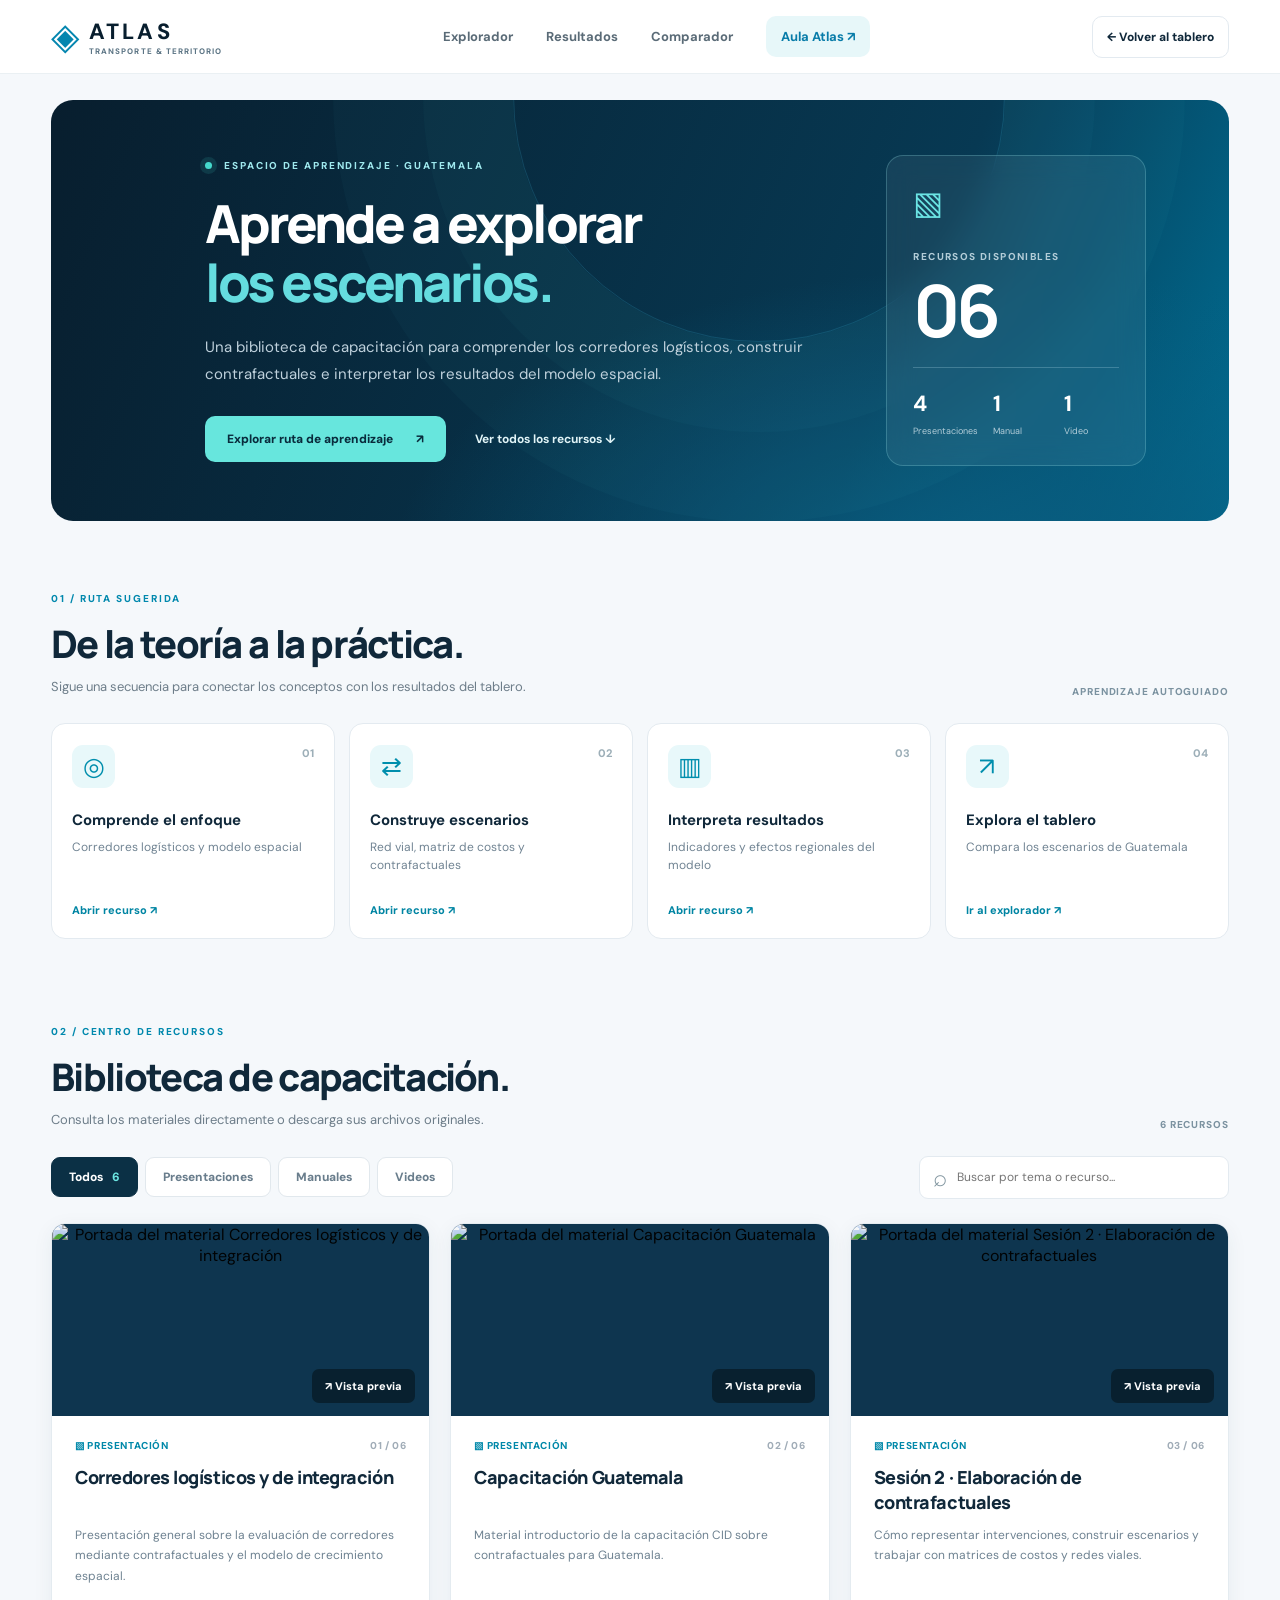
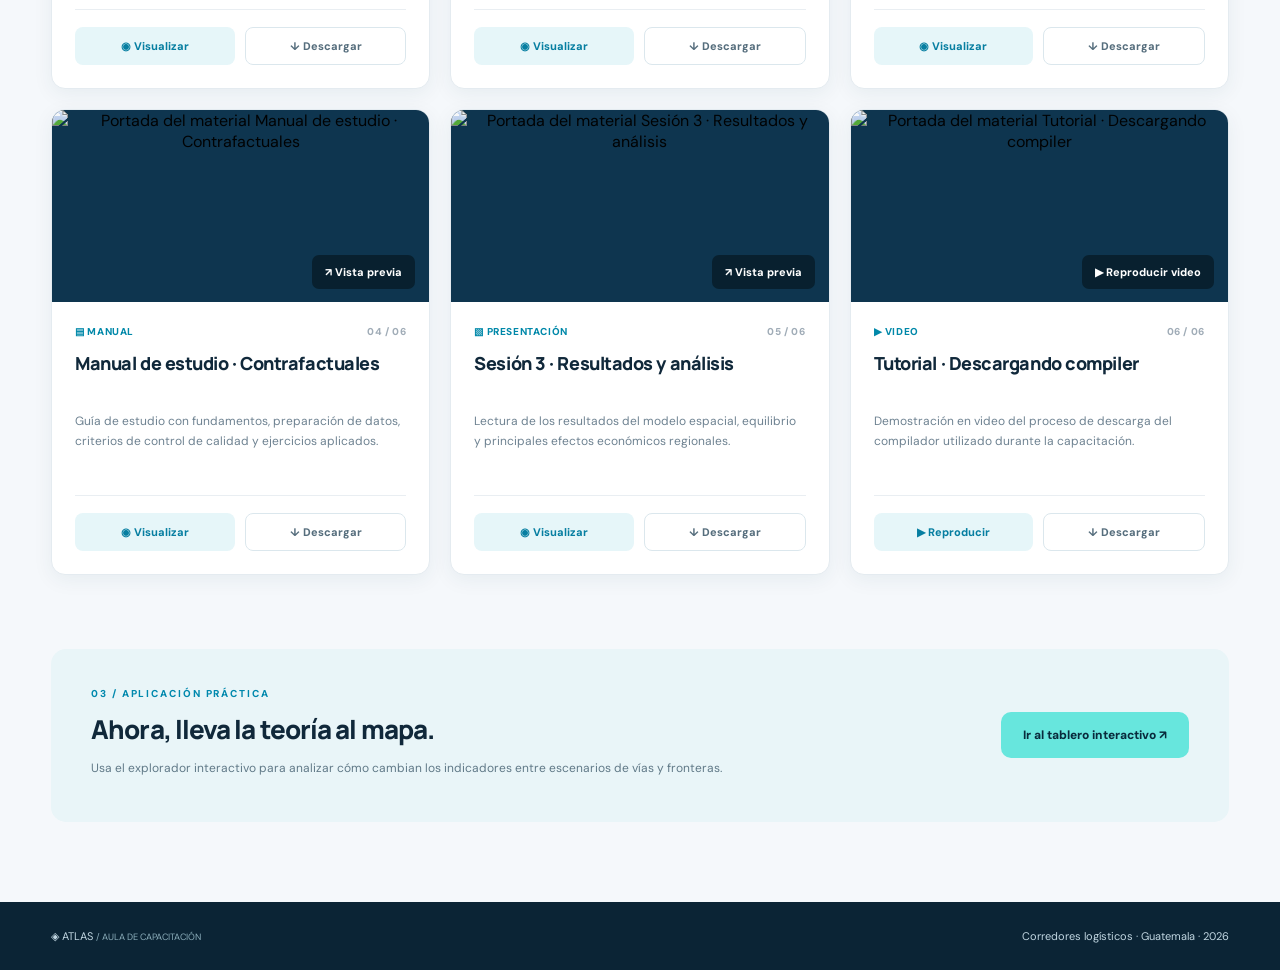
==== capacitacion.html @ b8c38214 "Add files via upload" ====
<!doctype html>
<html lang="es"><head><meta charset="utf-8"><meta name="viewport" content="width=device-width,initial-scale=1"><meta name="theme-color" content="#091d2d"><title>Aula Atlas · Capacitación</title><link rel="stylesheet" href="capacitacion.css"></head>
<body>
<header class="topbar"><a class="logo" href="index.html"><span class="logo-symbol">◈</span><span><b>ATLAS</b><small>TRANSPORTE & TERRITORIO</small></span></a><nav><a href="index.html#explorar">Explorador</a><a href="index.html#resultados">Resultados</a><a href="index.html#comparar">Comparador</a><a class="active" href="capacitacion.html">Aula Atlas <span>↗</span></a></nav><a class="back" href="index.html">← Volver al tablero</a></header>
<main>
<section class="hero"><div class="hero-glow"></div><div class="hero-content"><div class="eyebrow"><span class="live-dot"></span> ESPACIO DE APRENDIZAJE · GUATEMALA</div><h1>Aprende a explorar<br><em>los escenarios.</em></h1><p>Una biblioteca de capacitación para comprender los corredores logísticos, construir contrafactuales e interpretar los resultados del modelo espacial.</p><div class="hero-actions"><a href="#ruta" class="primary">Explorar ruta de aprendizaje <span>↗</span></a><a href="#biblioteca" class="secondary">Ver todos los recursos ↓</a></div></div><div class="hero-panel"><div class="hero-panel-icon">▧</div><span>RECURSOS DISPONIBLES</span><b>06</b><div class="panel-line"></div><div class="hero-panel-stats"><div><strong>4</strong><small>Presentaciones</small></div><div><strong>1</strong><small>Manual</small></div><div><strong>1</strong><small>Video</small></div></div></div></section>
<section class="ruta" id="ruta"><div class="section-title"><div><span class="overline">01 / RUTA SUGERIDA</span><h2>De la teoría a la práctica.</h2><p>Sigue una secuencia para conectar los conceptos con los resultados del tablero.</p></div><span class="small-note">APRENDIZAJE AUTOGUIADO</span></div><div class="steps"><button class="step" data-open="corredores"><span class="step-num">01</span><span class="step-symbol">◎</span><b>Comprende el enfoque</b><small>Corredores logísticos y modelo espacial</small><span class="step-action">Abrir recurso ↗</span></button><button class="step" data-open="contrafactuales"><span class="step-num">02</span><span class="step-symbol">⇄</span><b>Construye escenarios</b><small>Red vial, matriz de costos y contrafactuales</small><span class="step-action">Abrir recurso ↗</span></button><button class="step" data-open="resultados"><span class="step-num">03</span><span class="step-symbol">▥</span><b>Interpreta resultados</b><small>Indicadores y efectos regionales del modelo</small><span class="step-action">Abrir recurso ↗</span></button><a class="step" href="index.html#explorar"><span class="step-num">04</span><span class="step-symbol">↗</span><b>Explora el tablero</b><small>Compara los escenarios de Guatemala</small><span class="step-action">Ir al explorador ↗</span></a></div></section>
<section id="biblioteca" class="biblioteca"><div class="section-title"><div><span class="overline">02 / CENTRO DE RECURSOS</span><h2>Biblioteca de capacitación.</h2><p>Consulta los materiales directamente o descarga sus archivos originales.</p></div><span id="resourceCount" class="small-note"></span></div><div class="library-controls"><div class="tabs" role="group" aria-label="Filtrar recursos"><button class="selected" data-filter="todos">Todos <span>6</span></button><button data-filter="presentacion">Presentaciones</button><button data-filter="manual">Manuales</button><button data-filter="video">Videos</button></div><label class="search"><span>⌕</span><input id="searchInput" type="search" placeholder="Buscar por tema o recurso..." aria-label="Buscar material"></label></div><div class="resource-grid" id="resources"></div><div id="empty" class="empty" hidden>No encontramos recursos con esa búsqueda. Prueba con otro término.</div></section>
<section class="outro"><div><span class="overline">03 / APLICACIÓN PRÁCTICA</span><h2>Ahora, lleva la teoría al mapa.</h2><p>Usa el explorador interactivo para analizar cómo cambian los indicadores entre escenarios de vías y fronteras.</p></div><a href="index.html#explorar" class="primary">Ir al tablero interactivo ↗</a></section>
</main><footer><span>◈ ATLAS <small>/ AULA DE CAPACITACIÓN</small></span><span>Corredores logísticos · Guatemala · 2026</span></footer>
<div class="modal" id="viewer" hidden role="dialog" aria-modal="true" aria-labelledby="viewerTitle"><div class="modal-scrim" data-close></div><section class="modal-panel"><div class="modal-top"><div><span id="viewerType" class="viewer-type"></span><h2 id="viewerTitle"></h2></div><div class="modal-buttons"><a id="viewerDownload" class="dl" download>↓ Descargar original</a><button type="button" id="viewerClose" aria-label="Cerrar vista previa">×</button></div></div><div class="viewer-body" id="viewerBody"></div><div class="viewer-foot"><span id="viewerNote"></span><a id="viewerOpen" target="_blank" rel="noopener">Abrir en otra pestaña ↗</a></div></section></div>
<script src="capacitacion.js"></script></body></html>
---- capacitacion.css ----
@import url('https://fonts.googleapis.com/css2?family=DM+Sans:wght@400;500;600;700;800&family=Manrope:wght@400;500;600;700;800&display=swap');
:root{--ink:#10283a;--night:#081e2e;--blue:#087ca9;--cyan:#4ce0de;--muted:#6d7d89;--line:#e3eaf0;--bg:#f5f8fb}*{box-sizing:border-box}html{scroll-behavior:smooth}body{margin:0;background:var(--bg);font-family:'DM Sans',Arial,sans-serif;color:var(--ink)}button,input{font:inherit}button,a{-webkit-tap-highlight-color:transparent}a{text-decoration:none;color:inherit}button{cursor:pointer}.topbar{height:74px;background:#fff;display:flex;align-items:center;justify-content:space-between;padding:0 max(4%,calc((100vw - 1400px)/2));border-bottom:1px solid #eaf0f3;gap:20px}.logo{display:flex;gap:10px;align-items:center;color:var(--night)}.logo-symbol{font-size:37px;color:#0486af;line-height:1}.logo b{letter-spacing:.14em;font-weight:800;font-size:22px}.logo small{display:block;letter-spacing:.13em;font-size:8px;font-weight:800;color:#5b7484}.topbar nav{display:flex;gap:33px;align-items:center}.topbar nav a{font-size:13px;font-weight:700;color:#5a6b77;transition:.2s}.topbar nav a:hover,.topbar nav a.active{color:#087ca9}.topbar nav .active{padding:12px 15px;border-radius:10px;background:#e7f7f9}.back{font-size:12px;font-weight:800;border:1px solid var(--line);border-radius:10px;padding:12px 14px;white-space:nowrap}main{max-width:1400px;margin:auto;padding:0 4%}.hero{margin:26px 0 65px;min-height:415px;position:relative;overflow:hidden;border-radius:22px;background:radial-gradient(ellipse at 80% 110%,#095d80 0,transparent 45%),linear-gradient(112deg,#081e2e,#073953 70%,#006e93);display:flex;align-items:center;justify-content:space-between;padding:55px 7%;color:#fff;gap:28px}.hero:after{content:'';position:absolute;width:490px;height:490px;border:1px solid #3fb6d433;border-radius:50%;right:19%;top:-250px;box-shadow:0 0 0 90px #4ee0e006,0 0 0 180px #4ee0e006}.hero-content,.hero-panel{position:relative;z-index:1}.eyebrow,.overline{font-size:10px;letter-spacing:.19em;font-weight:800}.eyebrow{color:#9fe9ee;display:flex;align-items:center;gap:12px}.live-dot{display:inline-block;width:7px;height:7px;background:#45d9cc;border-radius:50%;box-shadow:0 0 0 5px #45d9cc20}.hero h1{font-family:Manrope,sans-serif;font-size:clamp(37px,4.1vw,62px);font-weight:800;letter-spacing:-.055em;line-height:1.13;margin:22px 0}.hero h1 em{color:#65dcdf;font-style:normal}.hero p{max-width:610px;color:#bfd1dc;font-size:15px;line-height:1.8}.hero-actions{display:flex;flex-wrap:wrap;align-items:center;gap:14px;margin-top:28px}.primary{display:inline-flex;justify-content:center;align-items:center;gap:23px;color:#092b3c;background:#67e6dd;padding:15px 22px;border-radius:10px;font-weight:800;font-size:12px;transition:transform .2s,background .2s}.primary:hover{transform:translateY(-2px);background:#8af4ea}.secondary{font-size:12px;font-weight:700;padding:15px;color:#e1f4f7}.hero-panel{width:260px;min-width:240px;padding:26px;border:1px solid #97e6ea40;border-radius:17px;background:#ffffff10;backdrop-filter:blur(14px)}.hero-panel-icon{font-size:32px;color:#6be4e4;margin-bottom:26px}.hero-panel>span{font-size:10px;letter-spacing:.14em;color:#b3cdd8;font-weight:800;display:block}.hero-panel>b{font-family:Manrope,sans-serif;display:block;font-size:72px;line-height:1.3;letter-spacing:-.06em}.panel-line{height:1px;background:#b3deed43;margin:10px 0 21px}.hero-panel-stats{display:flex;gap:15px}.hero-panel-stats div{flex:1}.hero-panel-stats strong{font-size:22px;display:block}.hero-panel-stats small{font-size:9px;color:#b3cdd8}.section-title{display:flex;justify-content:space-between;align-items:end;gap:20px;margin-bottom:25px}.overline{color:#0088ad}.section-title h2{font:800 clamp(27px,3vw,38px) Manrope,sans-serif;letter-spacing:-.045em;margin:10px 0 7px}.section-title p{color:var(--muted);font-size:13px;margin:0;line-height:1.7}.small-note{font-size:10px;color:#7b92a0;letter-spacing:.09em;font-weight:800;white-space:nowrap}.ruta{margin-bottom:80px;scroll-margin-top:25px}.steps{display:grid;grid-template-columns:repeat(4,1fr);gap:14px}.step{text-align:left;color:var(--ink);background:white;border:1px solid var(--line);border-radius:14px;padding:21px 20px;min-height:216px;display:flex;flex-direction:column;align-items:flex-start;transition:.2s;position:relative}.step:hover{border-color:#1ca4ba;transform:translateY(-4px);box-shadow:0 12px 35px #06415a10}.step-num{position:absolute;top:22px;right:20px;color:#9dafb8;font-size:11px;font-weight:800}.step-symbol{display:grid;place-items:center;width:43px;height:43px;border-radius:11px;color:#008ead;background:#e8f8fa;font-size:25px;margin-bottom:22px}.step b{font-size:15px;margin-bottom:8px}.step small{font-size:12px;color:#718493;line-height:1.55}.step-action{margin-top:auto;padding-top:15px;color:#0085a3;font-size:11px;font-weight:800}.biblioteca{scroll-margin-top:30px}.library-controls{display:flex;justify-content:space-between;align-items:center;gap:20px;margin:24px 0}.tabs{display:flex;gap:7px;flex-wrap:wrap}.tabs button{border:1px solid #e1e8ed;background:white;color:#697d8c;font-size:12px;padding:11px 17px;border-radius:9px;font-weight:800}.tabs button.selected{background:#0b3045;border-color:#0b3045;color:white}.tabs button span{margin-left:6px;color:#6ce6e2}.search{width:min(310px,100%);border:1px solid var(--line);display:flex;align-items:center;gap:8px;padding:0 13px;border-radius:9px;background:white;color:#8296a0}.search span{font-size:24px}.search input{width:100%;border:0;outline:0;height:41px;font-size:12px;min-width:0;color:var(--ink)}.resource-grid{display:grid;grid-template-columns:repeat(3,minmax(0,1fr));gap:20px}.resource{min-width:0;border:1px solid #e4ebf0;border-radius:14px;background:#fff;overflow:hidden;box-shadow:0 5px 20px #133f5110;transition:.2s}.resource:hover{transform:translateY(-3px);box-shadow:0 18px 40px #133f5120}.resource-preview{position:relative;display:block;width:100%;height:192px;padding:0;border:0;background:#0e354f;overflow:hidden}.resource-preview img{display:block;width:100%;height:100%;object-fit:cover;object-position:center top;transition:transform .3s;opacity:.96}.resource:hover img{transform:scale(1.04)}.preview-overlay{position:absolute;bottom:13px;right:14px;background:#071e2be0;color:white;font-weight:800;font-size:11px;border-radius:7px;padding:10px 13px}.resource-content{padding:23px}.resource-meta{display:flex;align-items:center;justify-content:space-between;color:#0088a9;font-weight:800;font-size:10px;letter-spacing:.06em}.resource-meta span:last-child{color:#a0acb7}.resource h3{font:800 18px/1.38 Manrope,sans-serif;letter-spacing:-.025em;margin:13px 0 10px;min-height:50px}.resource p{font-size:12px;color:#6e8291;line-height:1.7;min-height:65px;margin:0 0 19px}.resource-actions{display:flex;gap:10px;border-top:1px solid #e9eef2;padding-top:17px}.resource-actions button,.resource-actions a{display:inline-flex;justify-content:center;align-items:center;padding:11px 10px;font-size:11px;font-weight:800;border-radius:8px}.open-resource{background:#e6f6f9;color:#067ea1;border:0;flex:1}.resource-actions a{border:1px solid #dbe7ed;color:#566e7d;flex:1}.empty{text-align:center;color:#687f8f;padding:55px}.outro{margin:74px 0 80px;padding:32px 40px;background:#e9f5f8;border-radius:15px;display:flex;align-items:center;justify-content:space-between;gap:30px}.outro h2{font:800 26px Manrope,sans-serif;letter-spacing:-.035em;margin:9px 0}.outro p{font-size:12px;line-height:1.6;color:#607987;max-width:650px}footer{background:#0b2435;color:#c2d7e2;padding:27px max(4%,calc((100vw - 1400px)/2));display:flex;justify-content:space-between;font-size:11px}footer small{color:#8caebb}.modal[hidden]{display:none}.modal{position:fixed;inset:0;z-index:9999;display:flex;align-items:center;justify-content:center;padding:22px}.modal-scrim{position:absolute;inset:0;background:#071a27e8;backdrop-filter:blur(8px)}.modal-panel{position:relative;width:min(1180px,100%);height:min(850px,94vh);display:flex;flex-direction:column;border-radius:14px;overflow:hidden;background:#fff;box-shadow:0 22px 80px #0007}.modal-top{display:flex;justify-content:space-between;gap:20px;align-items:center;padding:14px 22px;min-height:77px}.viewer-type{font-size:9px;font-weight:900;letter-spacing:.17em;color:#0693b2}.modal-top h2{margin:4px 0 0;font:800 17px Manrope,sans-serif}.modal-buttons{display:flex;gap:12px;align-items:center}.dl{color:#0a738f;background:#e5f5f8;border-radius:8px;padding:12px 16px;font-size:12px;font-weight:800;white-space:nowrap}.modal-buttons button{background:#eaf1f4;border:0;width:40px;height:40px;border-radius:9px;font-size:26px;color:#173b50}.viewer-body{flex:1;min-height:0;background:#142c3b;display:flex;align-items:center;justify-content:center}.viewer-body iframe{width:100%;height:100%;border:0;background:#fff}.viewer-body video{width:100%;height:100%;max-height:100%;background:#071724;object-fit:contain}.viewer-foot{padding:11px 22px;display:flex;justify-content:space-between;gap:10px;color:#6f8391;font-size:11px}.viewer-foot a{color:#067da0;font-weight:800}.modal-open{overflow:hidden}@media(max-width:960px){.topbar nav{gap:15px}.hero-panel{display:none}.hero{min-height:350px}.resource-grid{grid-template-columns:repeat(2,minmax(0,1fr))}.steps{grid-template-columns:repeat(2,1fr)}}@media(max-width:680px){.topbar{height:66px;padding:0 4%}.topbar nav{display:none}.back{font-size:10px;padding:10px}.hero{margin-top:12px;padding:36px 7%;min-height:380px}.hero h1{font-size:36px}.hero p{font-size:13px}.section-title{align-items:start}.small-note{display:none}.steps{gap:10px}.step{min-height:220px;padding:17px}.step b{font-size:13px}.step small{font-size:11px}.resource-grid{grid-template-columns:1fr}.resource-preview{height:220px}.library-controls{flex-direction:column;align-items:stretch}.tabs{display:grid;grid-template-columns:repeat(2,1fr)}.search{width:100%}.outro{padding:26px;align-items:start;flex-direction:column}.modal{padding:7px}.modal-panel{height:96vh}.modal-top{padding:12px;align-items:start}.modal-top h2{font-size:13px}.dl{font-size:10px;padding:10px}.modal-buttons{gap:6px}.viewer-foot{font-size:10px}.hero-actions{align-items:flex-start}.hero-actions a{font-size:11px}footer{gap:10px;flex-direction:column}}
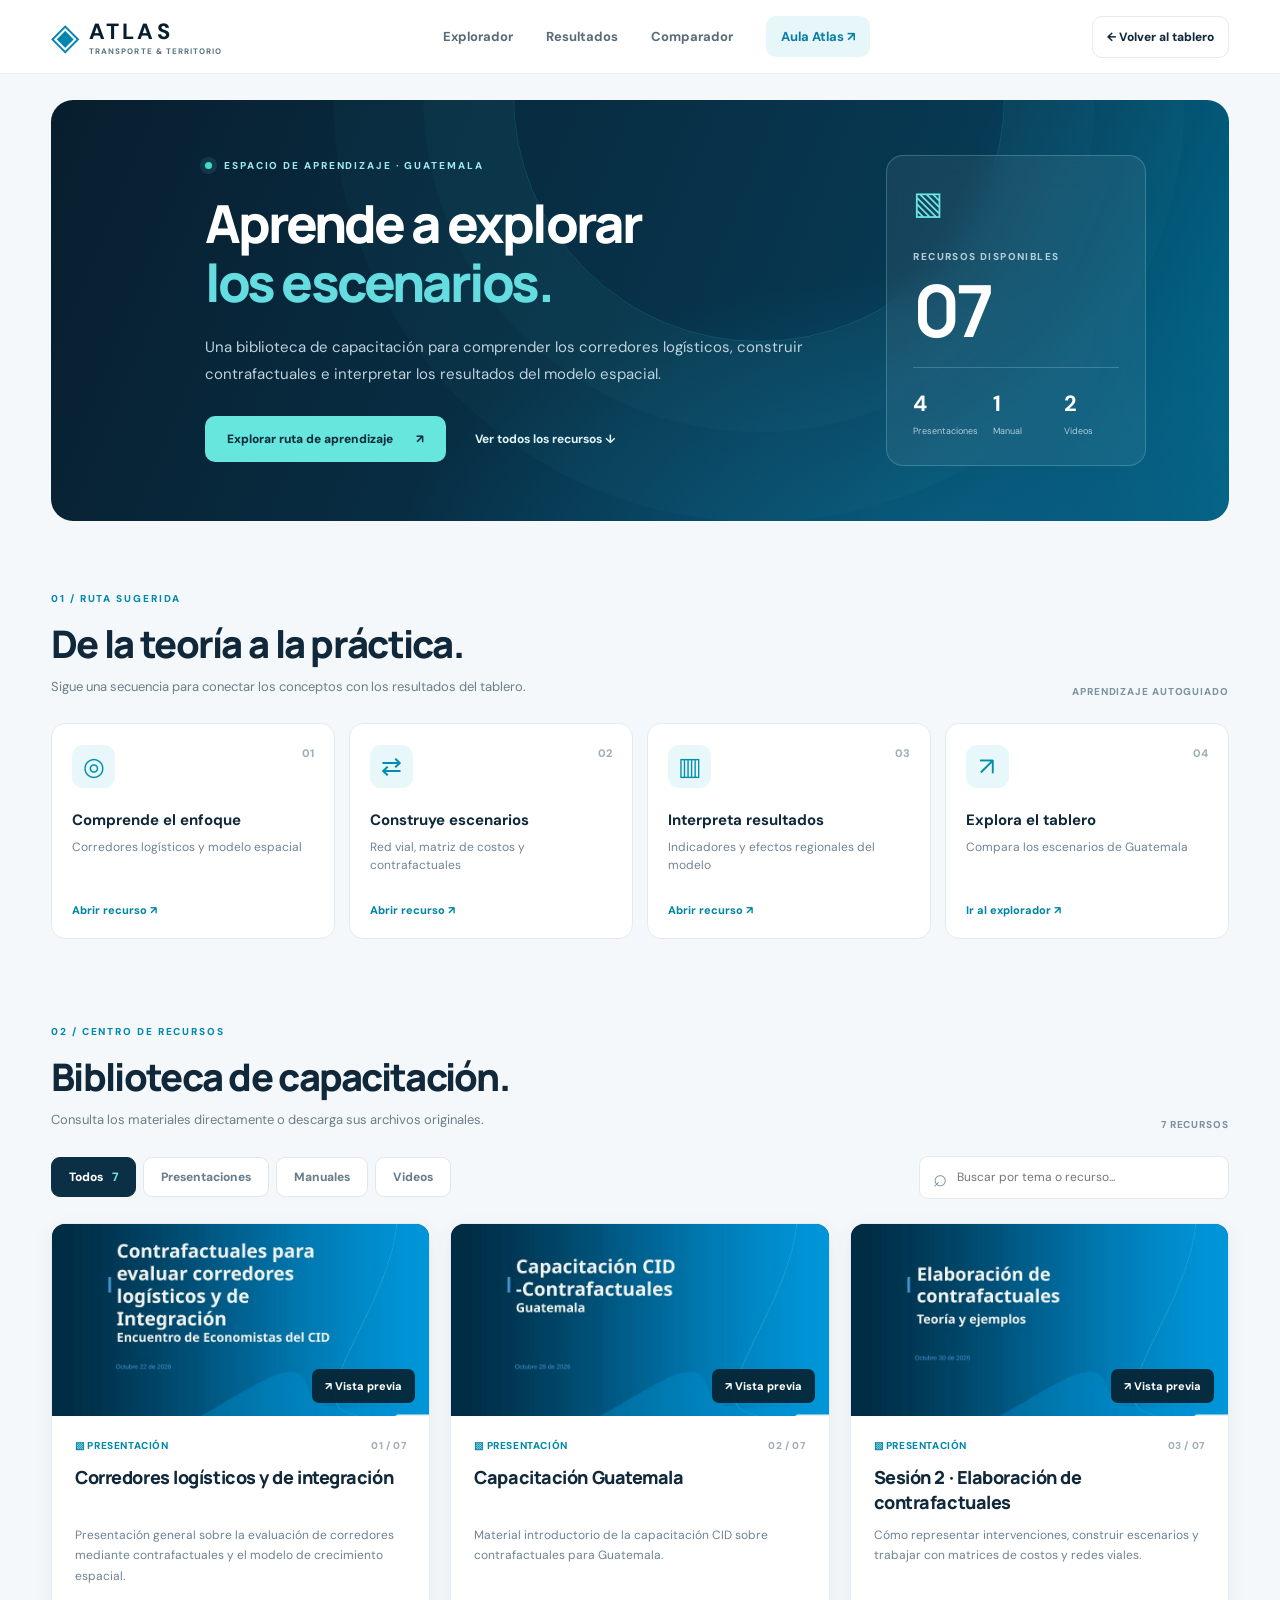
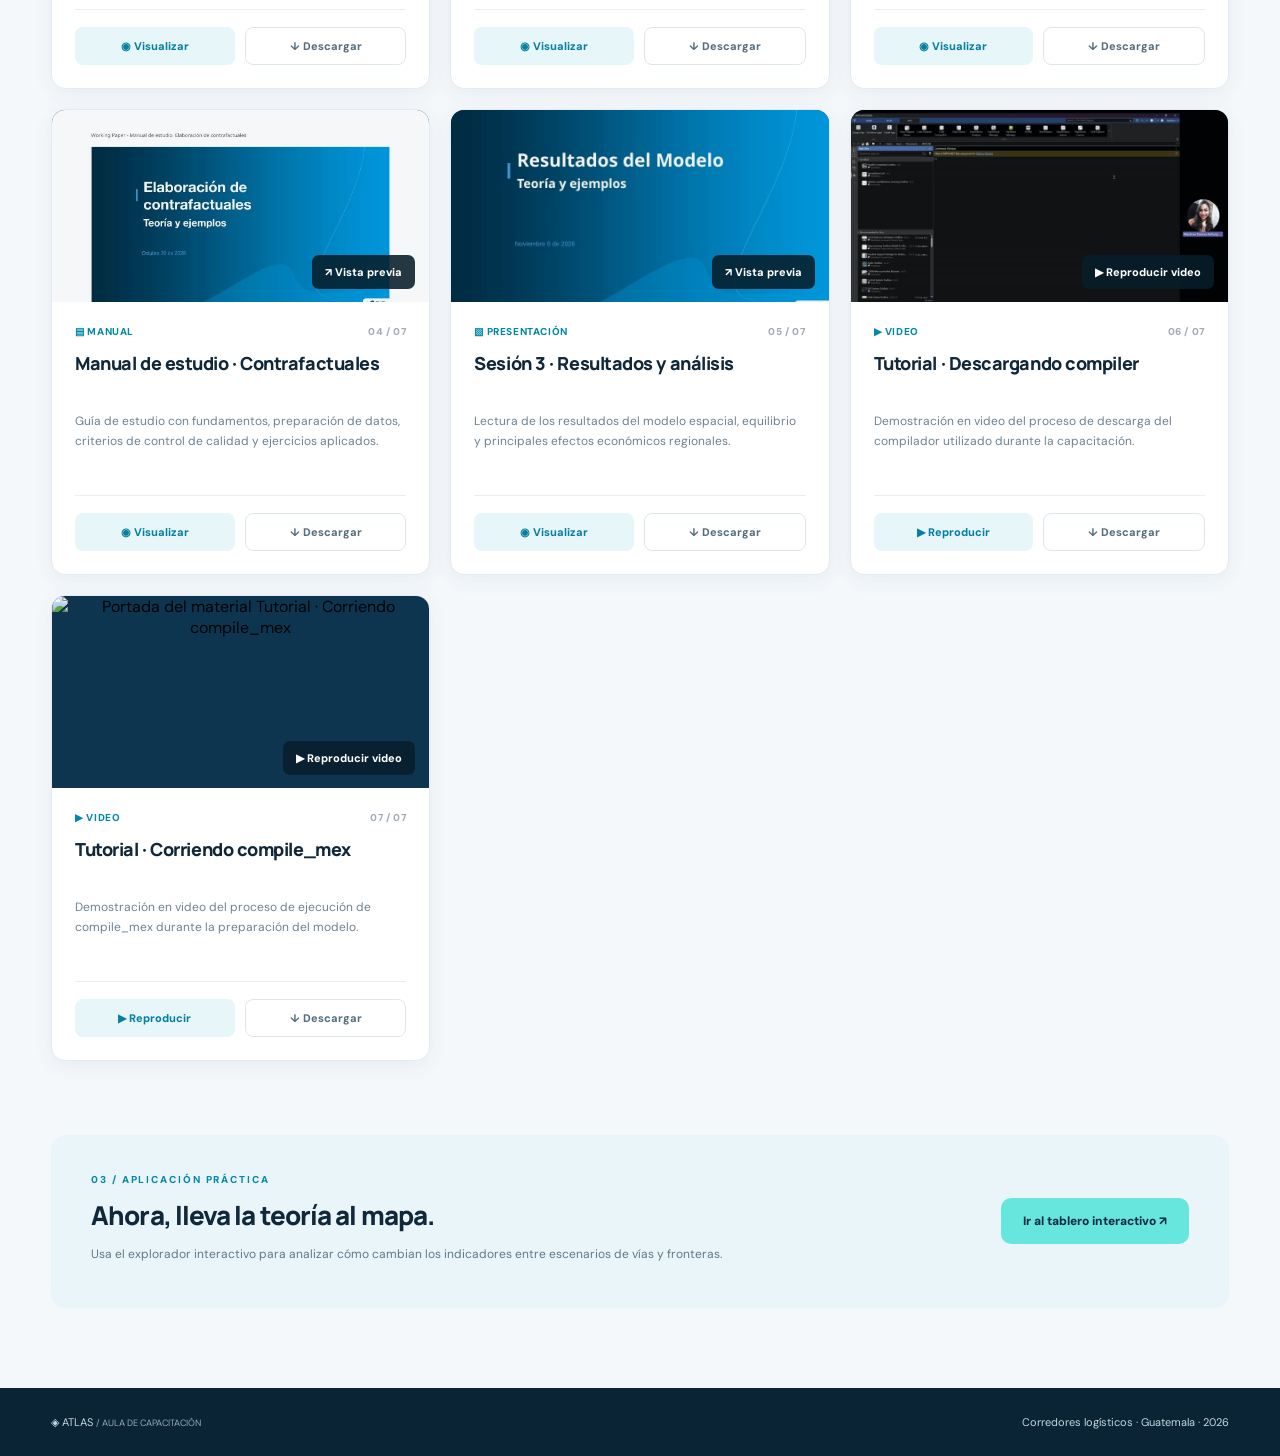
==== commit ab37944e: "Add files via upload" ====
--- a/capacitacion.html
+++ b/capacitacion.html
@@ -3,9 +3,9 @@
 <body>
 <header class="topbar"><a class="logo" href="index.html"><span class="logo-symbol">◈</span><span><b>ATLAS</b><small>TRANSPORTE & TERRITORIO</small></span></a><nav><a href="index.html#explorar">Explorador</a><a href="index.html#resultados">Resultados</a><a href="index.html#comparar">Comparador</a><a class="active" href="capacitacion.html">Aula Atlas <span>↗</span></a></nav><a class="back" href="index.html">← Volver al tablero</a></header>
 <main>
-<section class="hero"><div class="hero-glow"></div><div class="hero-content"><div class="eyebrow"><span class="live-dot"></span> ESPACIO DE APRENDIZAJE · GUATEMALA</div><h1>Aprende a explorar<br><em>los escenarios.</em></h1><p>Una biblioteca de capacitación para comprender los corredores logísticos, construir contrafactuales e interpretar los resultados del modelo espacial.</p><div class="hero-actions"><a href="#ruta" class="primary">Explorar ruta de aprendizaje <span>↗</span></a><a href="#biblioteca" class="secondary">Ver todos los recursos ↓</a></div></div><div class="hero-panel"><div class="hero-panel-icon">▧</div><span>RECURSOS DISPONIBLES</span><b>06</b><div class="panel-line"></div><div class="hero-panel-stats"><div><strong>4</strong><small>Presentaciones</small></div><div><strong>1</strong><small>Manual</small></div><div><strong>1</strong><small>Video</small></div></div></div></section>
+<section class="hero"><div class="hero-glow"></div><div class="hero-content"><div class="eyebrow"><span class="live-dot"></span> ESPACIO DE APRENDIZAJE · GUATEMALA</div><h1>Aprende a explorar<br><em>los escenarios.</em></h1><p>Una biblioteca de capacitación para comprender los corredores logísticos, construir contrafactuales e interpretar los resultados del modelo espacial.</p><div class="hero-actions"><a href="#ruta" class="primary">Explorar ruta de aprendizaje <span>↗</span></a><a href="#biblioteca" class="secondary">Ver todos los recursos ↓</a></div></div><div class="hero-panel"><div class="hero-panel-icon">▧</div><span>RECURSOS DISPONIBLES</span><b>07</b><div class="panel-line"></div><div class="hero-panel-stats"><div><strong>4</strong><small>Presentaciones</small></div><div><strong>1</strong><small>Manual</small></div><div><strong>2</strong><small>Videos</small></div></div></div></section>
 <section class="ruta" id="ruta"><div class="section-title"><div><span class="overline">01 / RUTA SUGERIDA</span><h2>De la teoría a la práctica.</h2><p>Sigue una secuencia para conectar los conceptos con los resultados del tablero.</p></div><span class="small-note">APRENDIZAJE AUTOGUIADO</span></div><div class="steps"><button class="step" data-open="corredores"><span class="step-num">01</span><span class="step-symbol">◎</span><b>Comprende el enfoque</b><small>Corredores logísticos y modelo espacial</small><span class="step-action">Abrir recurso ↗</span></button><button class="step" data-open="contrafactuales"><span class="step-num">02</span><span class="step-symbol">⇄</span><b>Construye escenarios</b><small>Red vial, matriz de costos y contrafactuales</small><span class="step-action">Abrir recurso ↗</span></button><button class="step" data-open="resultados"><span class="step-num">03</span><span class="step-symbol">▥</span><b>Interpreta resultados</b><small>Indicadores y efectos regionales del modelo</small><span class="step-action">Abrir recurso ↗</span></button><a class="step" href="index.html#explorar"><span class="step-num">04</span><span class="step-symbol">↗</span><b>Explora el tablero</b><small>Compara los escenarios de Guatemala</small><span class="step-action">Ir al explorador ↗</span></a></div></section>
-<section id="biblioteca" class="biblioteca"><div class="section-title"><div><span class="overline">02 / CENTRO DE RECURSOS</span><h2>Biblioteca de capacitación.</h2><p>Consulta los materiales directamente o descarga sus archivos originales.</p></div><span id="resourceCount" class="small-note"></span></div><div class="library-controls"><div class="tabs" role="group" aria-label="Filtrar recursos"><button class="selected" data-filter="todos">Todos <span>6</span></button><button data-filter="presentacion">Presentaciones</button><button data-filter="manual">Manuales</button><button data-filter="video">Videos</button></div><label class="search"><span>⌕</span><input id="searchInput" type="search" placeholder="Buscar por tema o recurso..." aria-label="Buscar material"></label></div><div class="resource-grid" id="resources"></div><div id="empty" class="empty" hidden>No encontramos recursos con esa búsqueda. Prueba con otro término.</div></section>
+<section id="biblioteca" class="biblioteca"><div class="section-title"><div><span class="overline">02 / CENTRO DE RECURSOS</span><h2>Biblioteca de capacitación.</h2><p>Consulta los materiales directamente o descarga sus archivos originales.</p></div><span id="resourceCount" class="small-note"></span></div><div class="library-controls"><div class="tabs" role="group" aria-label="Filtrar recursos"><button class="selected" data-filter="todos">Todos <span>7</span></button><button data-filter="presentacion">Presentaciones</button><button data-filter="manual">Manuales</button><button data-filter="video">Videos</button></div><label class="search"><span>⌕</span><input id="searchInput" type="search" placeholder="Buscar por tema o recurso..." aria-label="Buscar material"></label></div><div class="resource-grid" id="resources"></div><div id="empty" class="empty" hidden>No encontramos recursos con esa búsqueda. Prueba con otro término.</div></section>
 <section class="outro"><div><span class="overline">03 / APLICACIÓN PRÁCTICA</span><h2>Ahora, lleva la teoría al mapa.</h2><p>Usa el explorador interactivo para analizar cómo cambian los indicadores entre escenarios de vías y fronteras.</p></div><a href="index.html#explorar" class="primary">Ir al tablero interactivo ↗</a></section>
 </main><footer><span>◈ ATLAS <small>/ AULA DE CAPACITACIÓN</small></span><span>Corredores logísticos · Guatemala · 2026</span></footer>
 <div class="modal" id="viewer" hidden role="dialog" aria-modal="true" aria-labelledby="viewerTitle"><div class="modal-scrim" data-close></div><section class="modal-panel"><div class="modal-top"><div><span id="viewerType" class="viewer-type"></span><h2 id="viewerTitle"></h2></div><div class="modal-buttons"><a id="viewerDownload" class="dl" download>↓ Descargar original</a><button type="button" id="viewerClose" aria-label="Cerrar vista previa">×</button></div></div><div class="viewer-body" id="viewerBody"></div><div class="viewer-foot"><span id="viewerNote"></span><a id="viewerOpen" target="_blank" rel="noopener">Abrir en otra pestaña ↗</a></div></section></div>
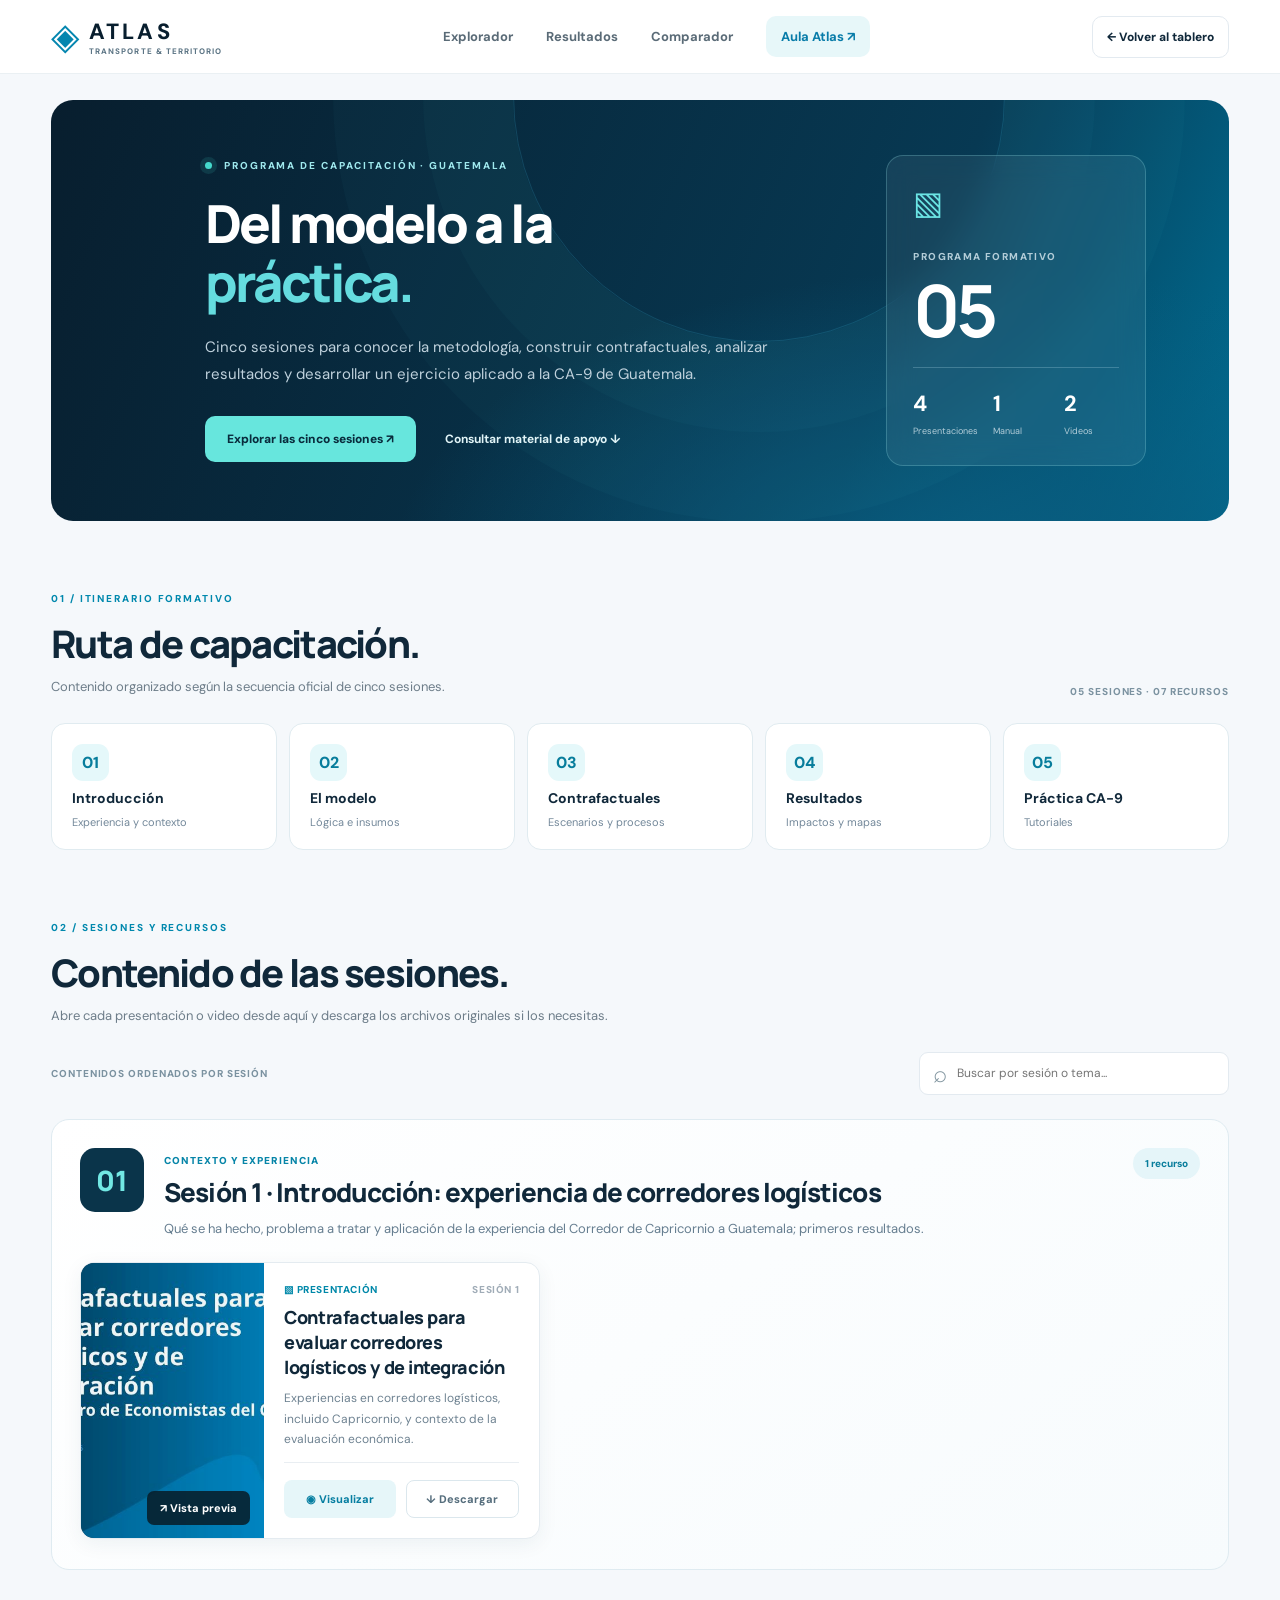
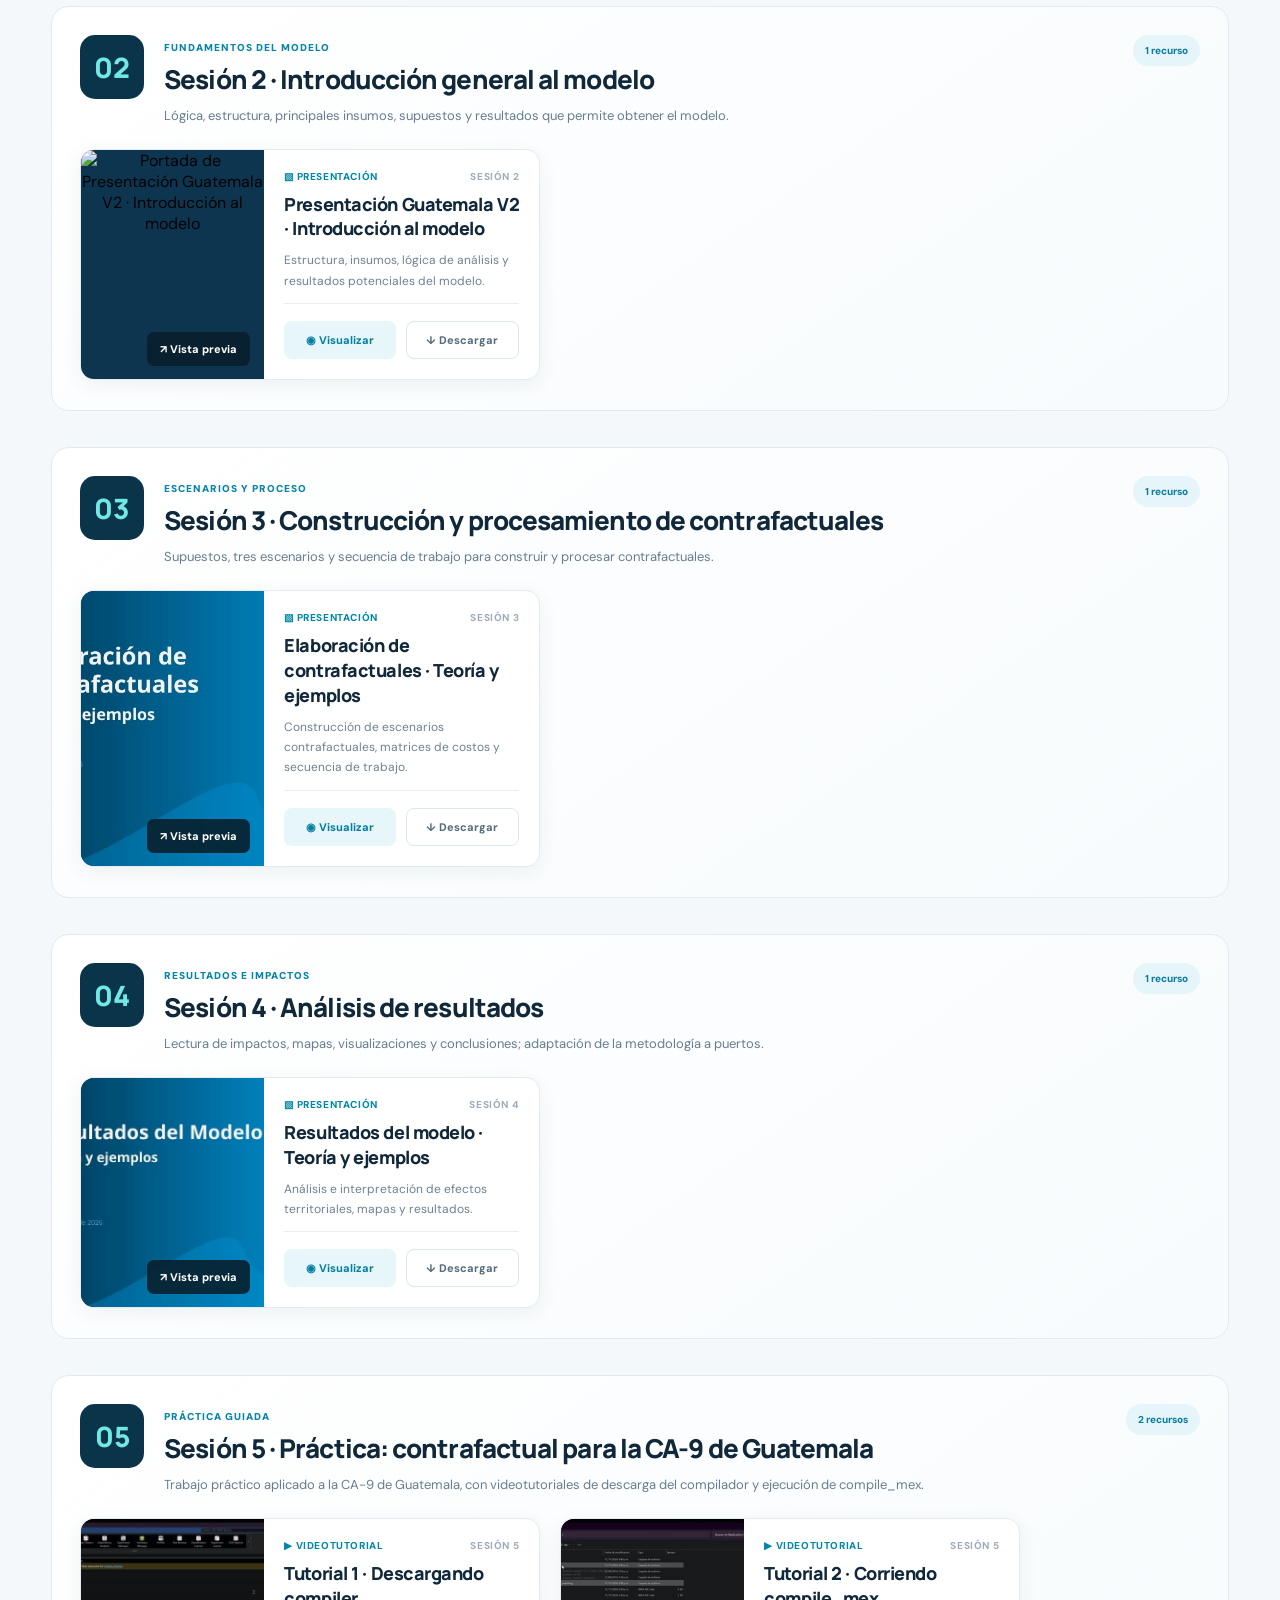
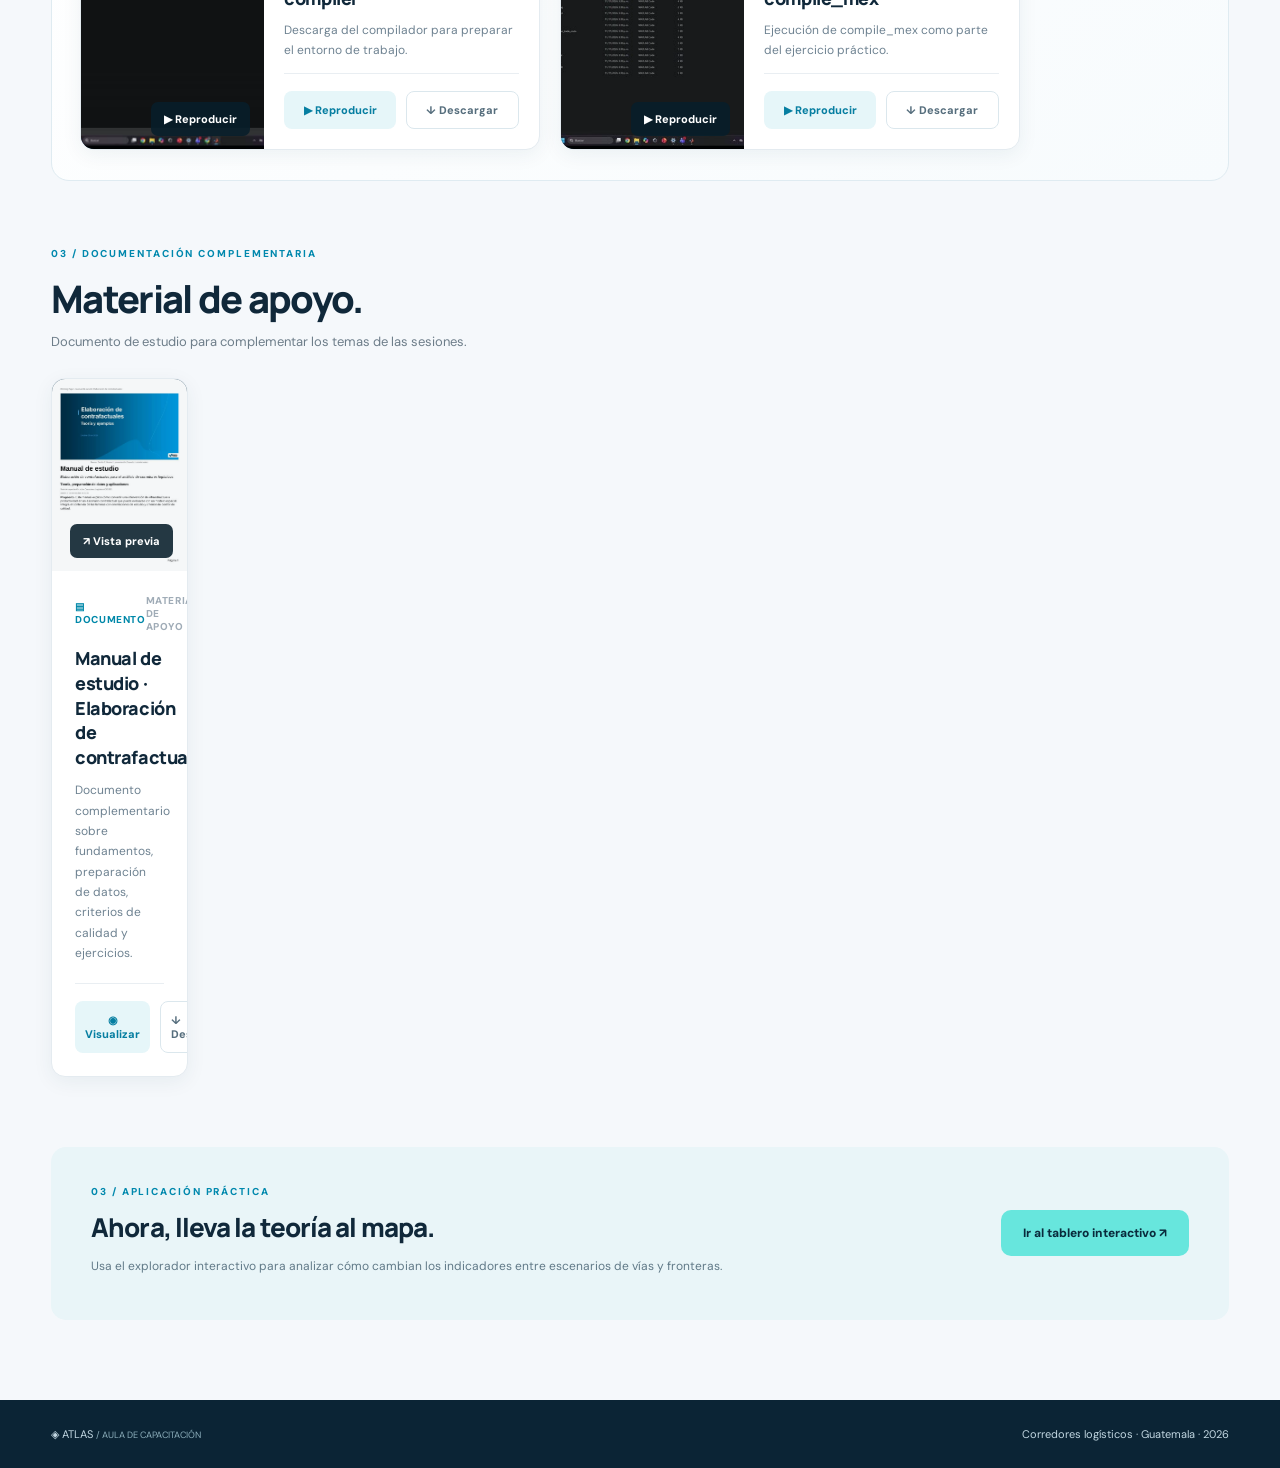
==== commit 2b569d87: "Add files via upload" ====
--- a/capacitacion.html
+++ b/capacitacion.html
@@ -3,9 +3,9 @@
 <body>
 <header class="topbar"><a class="logo" href="index.html"><span class="logo-symbol">◈</span><span><b>ATLAS</b><small>TRANSPORTE & TERRITORIO</small></span></a><nav><a href="index.html#explorar">Explorador</a><a href="index.html#resultados">Resultados</a><a href="index.html#comparar">Comparador</a><a class="active" href="capacitacion.html">Aula Atlas <span>↗</span></a></nav><a class="back" href="index.html">← Volver al tablero</a></header>
 <main>
-<section class="hero"><div class="hero-glow"></div><div class="hero-content"><div class="eyebrow"><span class="live-dot"></span> ESPACIO DE APRENDIZAJE · GUATEMALA</div><h1>Aprende a explorar<br><em>los escenarios.</em></h1><p>Una biblioteca de capacitación para comprender los corredores logísticos, construir contrafactuales e interpretar los resultados del modelo espacial.</p><div class="hero-actions"><a href="#ruta" class="primary">Explorar ruta de aprendizaje <span>↗</span></a><a href="#biblioteca" class="secondary">Ver todos los recursos ↓</a></div></div><div class="hero-panel"><div class="hero-panel-icon">▧</div><span>RECURSOS DISPONIBLES</span><b>07</b><div class="panel-line"></div><div class="hero-panel-stats"><div><strong>4</strong><small>Presentaciones</small></div><div><strong>1</strong><small>Manual</small></div><div><strong>2</strong><small>Videos</small></div></div></div></section>
-<section class="ruta" id="ruta"><div class="section-title"><div><span class="overline">01 / RUTA SUGERIDA</span><h2>De la teoría a la práctica.</h2><p>Sigue una secuencia para conectar los conceptos con los resultados del tablero.</p></div><span class="small-note">APRENDIZAJE AUTOGUIADO</span></div><div class="steps"><button class="step" data-open="corredores"><span class="step-num">01</span><span class="step-symbol">◎</span><b>Comprende el enfoque</b><small>Corredores logísticos y modelo espacial</small><span class="step-action">Abrir recurso ↗</span></button><button class="step" data-open="contrafactuales"><span class="step-num">02</span><span class="step-symbol">⇄</span><b>Construye escenarios</b><small>Red vial, matriz de costos y contrafactuales</small><span class="step-action">Abrir recurso ↗</span></button><button class="step" data-open="resultados"><span class="step-num">03</span><span class="step-symbol">▥</span><b>Interpreta resultados</b><small>Indicadores y efectos regionales del modelo</small><span class="step-action">Abrir recurso ↗</span></button><a class="step" href="index.html#explorar"><span class="step-num">04</span><span class="step-symbol">↗</span><b>Explora el tablero</b><small>Compara los escenarios de Guatemala</small><span class="step-action">Ir al explorador ↗</span></a></div></section>
-<section id="biblioteca" class="biblioteca"><div class="section-title"><div><span class="overline">02 / CENTRO DE RECURSOS</span><h2>Biblioteca de capacitación.</h2><p>Consulta los materiales directamente o descarga sus archivos originales.</p></div><span id="resourceCount" class="small-note"></span></div><div class="library-controls"><div class="tabs" role="group" aria-label="Filtrar recursos"><button class="selected" data-filter="todos">Todos <span>7</span></button><button data-filter="presentacion">Presentaciones</button><button data-filter="manual">Manuales</button><button data-filter="video">Videos</button></div><label class="search"><span>⌕</span><input id="searchInput" type="search" placeholder="Buscar por tema o recurso..." aria-label="Buscar material"></label></div><div class="resource-grid" id="resources"></div><div id="empty" class="empty" hidden>No encontramos recursos con esa búsqueda. Prueba con otro término.</div></section>
+<section class="hero"><div class="hero-glow"></div><div class="hero-content"><div class="eyebrow"><span class="live-dot"></span> PROGRAMA DE CAPACITACIÓN · GUATEMALA</div><h1>Del modelo a la<br><em>práctica.</em></h1><p>Cinco sesiones para conocer la metodología, construir contrafactuales, analizar resultados y desarrollar un ejercicio aplicado a la CA-9 de Guatemala.</p><div class="hero-actions"><a href="#ruta" class="primary">Explorar las cinco sesiones ↗</a><a href="#apoyo" class="secondary">Consultar material de apoyo ↓</a></div></div><div class="hero-panel"><div class="hero-panel-icon">▧</div><span>PROGRAMA FORMATIVO</span><b>05</b><div class="panel-line"></div><div class="hero-panel-stats"><div><strong>4</strong><small>Presentaciones</small></div><div><strong>1</strong><small>Manual</small></div><div><strong>2</strong><small>Videos</small></div></div></div></section>
+<section class="ruta" id="ruta"><div class="section-title"><div><span class="overline">01 / ITINERARIO FORMATIVO</span><h2>Ruta de capacitación.</h2><p>Contenido organizado según la secuencia oficial de cinco sesiones.</p></div><span class="small-note">05 SESIONES · 07 RECURSOS</span></div><div class="session-timeline"><a href="#s1"><span>01</span><b>Introducción</b><small>Experiencia y contexto</small></a><a href="#s2"><span>02</span><b>El modelo</b><small>Lógica e insumos</small></a><a href="#s3"><span>03</span><b>Contrafactuales</b><small>Escenarios y procesos</small></a><a href="#s4"><span>04</span><b>Resultados</b><small>Impactos y mapas</small></a><a href="#s5"><span>05</span><b>Práctica CA-9</b><small>Tutoriales</small></a></div></section>
+<section id="biblioteca" class="biblioteca"><div class="section-title"><div><span class="overline">02 / SESIONES Y RECURSOS</span><h2>Contenido de las sesiones.</h2><p>Abre cada presentación o video desde aquí y descarga los archivos originales si los necesitas.</p></div></div><div class="library-controls"><span class="small-note">CONTENIDOS ORDENADOS POR SESIÓN</span><label class="search"><span>⌕</span><input id="searchInput" type="search" placeholder="Buscar por sesión o tema..." aria-label="Buscar materiales"></label></div><div id="sessions"></div><section class="support-section" id="apoyo"><div class="section-title"><div><span class="overline">03 / DOCUMENTACIÓN COMPLEMENTARIA</span><h2>Material de apoyo.</h2><p>Documento de estudio para complementar los temas de las sesiones.</p></div></div><div class="resource-grid" id="support"></div></section><div id="empty" class="empty" hidden>No hay recursos para esa búsqueda.</div></section>
 <section class="outro"><div><span class="overline">03 / APLICACIÓN PRÁCTICA</span><h2>Ahora, lleva la teoría al mapa.</h2><p>Usa el explorador interactivo para analizar cómo cambian los indicadores entre escenarios de vías y fronteras.</p></div><a href="index.html#explorar" class="primary">Ir al tablero interactivo ↗</a></section>
 </main><footer><span>◈ ATLAS <small>/ AULA DE CAPACITACIÓN</small></span><span>Corredores logísticos · Guatemala · 2026</span></footer>
 <div class="modal" id="viewer" hidden role="dialog" aria-modal="true" aria-labelledby="viewerTitle"><div class="modal-scrim" data-close></div><section class="modal-panel"><div class="modal-top"><div><span id="viewerType" class="viewer-type"></span><h2 id="viewerTitle"></h2></div><div class="modal-buttons"><a id="viewerDownload" class="dl" download>↓ Descargar original</a><button type="button" id="viewerClose" aria-label="Cerrar vista previa">×</button></div></div><div class="viewer-body" id="viewerBody"></div><div class="viewer-foot"><span id="viewerNote"></span><a id="viewerOpen" target="_blank" rel="noopener">Abrir en otra pestaña ↗</a></div></section></div>
--- a/capacitacion.css
+++ b/capacitacion.css
@@ -1,2 +1,5 @@
 @import url('https://fonts.googleapis.com/css2?family=DM+Sans:wght@400;500;600;700;800&family=Manrope:wght@400;500;600;700;800&display=swap');
 :root{--ink:#10283a;--night:#081e2e;--blue:#087ca9;--cyan:#4ce0de;--muted:#6d7d89;--line:#e3eaf0;--bg:#f5f8fb}*{box-sizing:border-box}html{scroll-behavior:smooth}body{margin:0;background:var(--bg);font-family:'DM Sans',Arial,sans-serif;color:var(--ink)}button,input{font:inherit}button,a{-webkit-tap-highlight-color:transparent}a{text-decoration:none;color:inherit}button{cursor:pointer}.topbar{height:74px;background:#fff;display:flex;align-items:center;justify-content:space-between;padding:0 max(4%,calc((100vw - 1400px)/2));border-bottom:1px solid #eaf0f3;gap:20px}.logo{display:flex;gap:10px;align-items:center;color:var(--night)}.logo-symbol{font-size:37px;color:#0486af;line-height:1}.logo b{letter-spacing:.14em;font-weight:800;font-size:22px}.logo small{display:block;letter-spacing:.13em;font-size:8px;font-weight:800;color:#5b7484}.topbar nav{display:flex;gap:33px;align-items:center}.topbar nav a{font-size:13px;font-weight:700;color:#5a6b77;transition:.2s}.topbar nav a:hover,.topbar nav a.active{color:#087ca9}.topbar nav .active{padding:12px 15px;border-radius:10px;background:#e7f7f9}.back{font-size:12px;font-weight:800;border:1px solid var(--line);border-radius:10px;padding:12px 14px;white-space:nowrap}main{max-width:1400px;margin:auto;padding:0 4%}.hero{margin:26px 0 65px;min-height:415px;position:relative;overflow:hidden;border-radius:22px;background:radial-gradient(ellipse at 80% 110%,#095d80 0,transparent 45%),linear-gradient(112deg,#081e2e,#073953 70%,#006e93);display:flex;align-items:center;justify-content:space-between;padding:55px 7%;color:#fff;gap:28px}.hero:after{content:'';position:absolute;width:490px;height:490px;border:1px solid #3fb6d433;border-radius:50%;right:19%;top:-250px;box-shadow:0 0 0 90px #4ee0e006,0 0 0 180px #4ee0e006}.hero-content,.hero-panel{position:relative;z-index:1}.eyebrow,.overline{font-size:10px;letter-spacing:.19em;font-weight:800}.eyebrow{color:#9fe9ee;display:flex;align-items:center;gap:12px}.live-dot{display:inline-block;width:7px;height:7px;background:#45d9cc;border-radius:50%;box-shadow:0 0 0 5px #45d9cc20}.hero h1{font-family:Manrope,sans-serif;font-size:clamp(37px,4.1vw,62px);font-weight:800;letter-spacing:-.055em;line-height:1.13;margin:22px 0}.hero h1 em{color:#65dcdf;font-style:normal}.hero p{max-width:610px;color:#bfd1dc;font-size:15px;line-height:1.8}.hero-actions{display:flex;flex-wrap:wrap;align-items:center;gap:14px;margin-top:28px}.primary{display:inline-flex;justify-content:center;align-items:center;gap:23px;color:#092b3c;background:#67e6dd;padding:15px 22px;border-radius:10px;font-weight:800;font-size:12px;transition:transform .2s,background .2s}.primary:hover{transform:translateY(-2px);background:#8af4ea}.secondary{font-size:12px;font-weight:700;padding:15px;color:#e1f4f7}.hero-panel{width:260px;min-width:240px;padding:26px;border:1px solid #97e6ea40;border-radius:17px;background:#ffffff10;backdrop-filter:blur(14px)}.hero-panel-icon{font-size:32px;color:#6be4e4;margin-bottom:26px}.hero-panel>span{font-size:10px;letter-spacing:.14em;color:#b3cdd8;font-weight:800;display:block}.hero-panel>b{font-family:Manrope,sans-serif;display:block;font-size:72px;line-height:1.3;letter-spacing:-.06em}.panel-line{height:1px;background:#b3deed43;margin:10px 0 21px}.hero-panel-stats{display:flex;gap:15px}.hero-panel-stats div{flex:1}.hero-panel-stats strong{font-size:22px;display:block}.hero-panel-stats small{font-size:9px;color:#b3cdd8}.section-title{display:flex;justify-content:space-between;align-items:end;gap:20px;margin-bottom:25px}.overline{color:#0088ad}.section-title h2{font:800 clamp(27px,3vw,38px) Manrope,sans-serif;letter-spacing:-.045em;margin:10px 0 7px}.section-title p{color:var(--muted);font-size:13px;margin:0;line-height:1.7}.small-note{font-size:10px;color:#7b92a0;letter-spacing:.09em;font-weight:800;white-space:nowrap}.ruta{margin-bottom:80px;scroll-margin-top:25px}.steps{display:grid;grid-template-columns:repeat(4,1fr);gap:14px}.step{text-align:left;color:var(--ink);background:white;border:1px solid var(--line);border-radius:14px;padding:21px 20px;min-height:216px;display:flex;flex-direction:column;align-items:flex-start;transition:.2s;position:relative}.step:hover{border-color:#1ca4ba;transform:translateY(-4px);box-shadow:0 12px 35px #06415a10}.step-num{position:absolute;top:22px;right:20px;color:#9dafb8;font-size:11px;font-weight:800}.step-symbol{display:grid;place-items:center;width:43px;height:43px;border-radius:11px;color:#008ead;background:#e8f8fa;font-size:25px;margin-bottom:22px}.step b{font-size:15px;margin-bottom:8px}.step small{font-size:12px;color:#718493;line-height:1.55}.step-action{margin-top:auto;padding-top:15px;color:#0085a3;font-size:11px;font-weight:800}.biblioteca{scroll-margin-top:30px}.library-controls{display:flex;justify-content:space-between;align-items:center;gap:20px;margin:24px 0}.tabs{display:flex;gap:7px;flex-wrap:wrap}.tabs button{border:1px solid #e1e8ed;background:white;color:#697d8c;font-size:12px;padding:11px 17px;border-radius:9px;font-weight:800}.tabs button.selected{background:#0b3045;border-color:#0b3045;color:white}.tabs button span{margin-left:6px;color:#6ce6e2}.search{width:min(310px,100%);border:1px solid var(--line);display:flex;align-items:center;gap:8px;padding:0 13px;border-radius:9px;background:white;color:#8296a0}.search span{font-size:24px}.search input{width:100%;border:0;outline:0;height:41px;font-size:12px;min-width:0;color:var(--ink)}.resource-grid{display:grid;grid-template-columns:repeat(3,minmax(0,1fr));gap:20px}.resource{min-width:0;border:1px solid #e4ebf0;border-radius:14px;background:#fff;overflow:hidden;box-shadow:0 5px 20px #133f5110;transition:.2s}.resource:hover{transform:translateY(-3px);box-shadow:0 18px 40px #133f5120}.resource-preview{position:relative;display:block;width:100%;height:192px;padding:0;border:0;background:#0e354f;overflow:hidden}.resource-preview img{display:block;width:100%;height:100%;object-fit:cover;object-position:center top;transition:transform .3s;opacity:.96}.resource:hover img{transform:scale(1.04)}.preview-overlay{position:absolute;bottom:13px;right:14px;background:#071e2be0;color:white;font-weight:800;font-size:11px;border-radius:7px;padding:10px 13px}.resource-content{padding:23px}.resource-meta{display:flex;align-items:center;justify-content:space-between;color:#0088a9;font-weight:800;font-size:10px;letter-spacing:.06em}.resource-meta span:last-child{color:#a0acb7}.resource h3{font:800 18px/1.38 Manrope,sans-serif;letter-spacing:-.025em;margin:13px 0 10px;min-height:50px}.resource p{font-size:12px;color:#6e8291;line-height:1.7;min-height:65px;margin:0 0 19px}.resource-actions{display:flex;gap:10px;border-top:1px solid #e9eef2;padding-top:17px}.resource-actions button,.resource-actions a{display:inline-flex;justify-content:center;align-items:center;padding:11px 10px;font-size:11px;font-weight:800;border-radius:8px}.open-resource{background:#e6f6f9;color:#067ea1;border:0;flex:1}.resource-actions a{border:1px solid #dbe7ed;color:#566e7d;flex:1}.empty{text-align:center;color:#687f8f;padding:55px}.outro{margin:74px 0 80px;padding:32px 40px;background:#e9f5f8;border-radius:15px;display:flex;align-items:center;justify-content:space-between;gap:30px}.outro h2{font:800 26px Manrope,sans-serif;letter-spacing:-.035em;margin:9px 0}.outro p{font-size:12px;line-height:1.6;color:#607987;max-width:650px}footer{background:#0b2435;color:#c2d7e2;padding:27px max(4%,calc((100vw - 1400px)/2));display:flex;justify-content:space-between;font-size:11px}footer small{color:#8caebb}.modal[hidden]{display:none}.modal{position:fixed;inset:0;z-index:9999;display:flex;align-items:center;justify-content:center;padding:22px}.modal-scrim{position:absolute;inset:0;background:#071a27e8;backdrop-filter:blur(8px)}.modal-panel{position:relative;width:min(1180px,100%);height:min(850px,94vh);display:flex;flex-direction:column;border-radius:14px;overflow:hidden;background:#fff;box-shadow:0 22px 80px #0007}.modal-top{display:flex;justify-content:space-between;gap:20px;align-items:center;padding:14px 22px;min-height:77px}.viewer-type{font-size:9px;font-weight:900;letter-spacing:.17em;color:#0693b2}.modal-top h2{margin:4px 0 0;font:800 17px Manrope,sans-serif}.modal-buttons{display:flex;gap:12px;align-items:center}.dl{color:#0a738f;background:#e5f5f8;border-radius:8px;padding:12px 16px;font-size:12px;font-weight:800;white-space:nowrap}.modal-buttons button{background:#eaf1f4;border:0;width:40px;height:40px;border-radius:9px;font-size:26px;color:#173b50}.viewer-body{flex:1;min-height:0;background:#142c3b;display:flex;align-items:center;justify-content:center}.viewer-body iframe{width:100%;height:100%;border:0;background:#fff}.viewer-body video{width:100%;height:100%;max-height:100%;background:#071724;object-fit:contain}.viewer-foot{padding:11px 22px;display:flex;justify-content:space-between;gap:10px;color:#6f8391;font-size:11px}.viewer-foot a{color:#067da0;font-weight:800}.modal-open{overflow:hidden}@media(max-width:960px){.topbar nav{gap:15px}.hero-panel{display:none}.hero{min-height:350px}.resource-grid{grid-template-columns:repeat(2,minmax(0,1fr))}.steps{grid-template-columns:repeat(2,1fr)}}@media(max-width:680px){.topbar{height:66px;padding:0 4%}.topbar nav{display:none}.back{font-size:10px;padding:10px}.hero{margin-top:12px;padding:36px 7%;min-height:380px}.hero h1{font-size:36px}.hero p{font-size:13px}.section-title{align-items:start}.small-note{display:none}.steps{gap:10px}.step{min-height:220px;padding:17px}.step b{font-size:13px}.step small{font-size:11px}.resource-grid{grid-template-columns:1fr}.resource-preview{height:220px}.library-controls{flex-direction:column;align-items:stretch}.tabs{display:grid;grid-template-columns:repeat(2,1fr)}.search{width:100%}.outro{padding:26px;align-items:start;flex-direction:column}.modal{padding:7px}.modal-panel{height:96vh}.modal-top{padding:12px;align-items:start}.modal-top h2{font-size:13px}.dl{font-size:10px;padding:10px}.modal-buttons{gap:6px}.viewer-foot{font-size:10px}.hero-actions{align-items:flex-start}.hero-actions a{font-size:11px}footer{gap:10px;flex-direction:column}}
+
+/* Ruta de cinco sesiones: diseño renovado */
+.session-timeline{display:grid;grid-template-columns:repeat(5,minmax(0,1fr));gap:12px}.session-timeline a{display:flex;flex-direction:column;gap:8px;background:#fff;border:1px solid #e0ebf0;padding:20px;border-radius:14px;transition:.2s}.session-timeline a:hover{transform:translateY(-3px);border-color:#0a9cb4;box-shadow:0 12px 24px #103c5218}.session-timeline a span{display:grid;place-items:center;width:37px;height:37px;background:#e5f8fa;color:#087d9c;border-radius:11px;font-weight:800}.session-timeline a b{font-size:14px}.session-timeline a small{color:#73889a;font-size:11px}.session-group{scroll-margin-top:24px;margin:0 0 36px;padding:28px 28px 30px;border:1px solid #dfebf1;border-radius:18px;background:linear-gradient(145deg,#fff,#f7fbfd)}.session-heading{display:flex;align-items:flex-start;gap:20px;margin-bottom:22px}.session-index{font:800 28px Manrope,sans-serif;display:grid;place-items:center;background:#0a344a;color:#72e8e4;min-width:64px;height:64px;border-radius:15px}.session-heading>div{flex:1}.session-heading h3{font:800 clamp(20px,2.4vw,26px) Manrope,sans-serif;letter-spacing:-.035em;margin:5px 0 8px}.session-heading p{margin:0;color:#667e90;line-height:1.7;font-size:13px;max-width:860px}.session-tag{color:#0785a8;font-size:10px;font-weight:900;letter-spacing:.1em}.session-quantity{white-space:nowrap;background:#e5f5f9;border-radius:30px;padding:9px 12px;font-size:10px;font-weight:800;color:#087d9c}.session-group .resource-grid{grid-template-columns:repeat(2,minmax(0,1fr));max-width:940px}.session-group .resource{display:grid;grid-template-columns:40% 60%;min-height:210px}.session-group .resource-preview{height:100%;min-height:210px}.session-group .resource-content{padding:20px;display:flex;flex-direction:column}.session-group .resource h3{min-height:0;margin:9px 0}.session-group .resource p{min-height:0;margin-bottom:12px}.session-group .resource-actions{margin-top:auto}.support-section{scroll-margin-top:20px;margin-top:60px}.support-section .resource-grid{max-width:450px}.ruta{margin-bottom:65px}.outro{margin-top:70px}@media(max-width:1050px){.session-timeline{grid-template-columns:repeat(3,1fr)}.session-group .resource-grid{grid-template-columns:1fr}}@media(max-width:680px){.session-timeline{grid-template-columns:repeat(2,1fr)}.session-group{padding:18px}.session-heading{gap:12px;flex-wrap:wrap}.session-index{min-width:49px;height:49px;font-size:20px}.session-quantity{margin-left:60px}.session-group .resource{display:block}.session-group .resource-preview{height:175px;min-height:0}.session-group .resource-content{padding:18px}.session-heading h3{font-size:18px}}
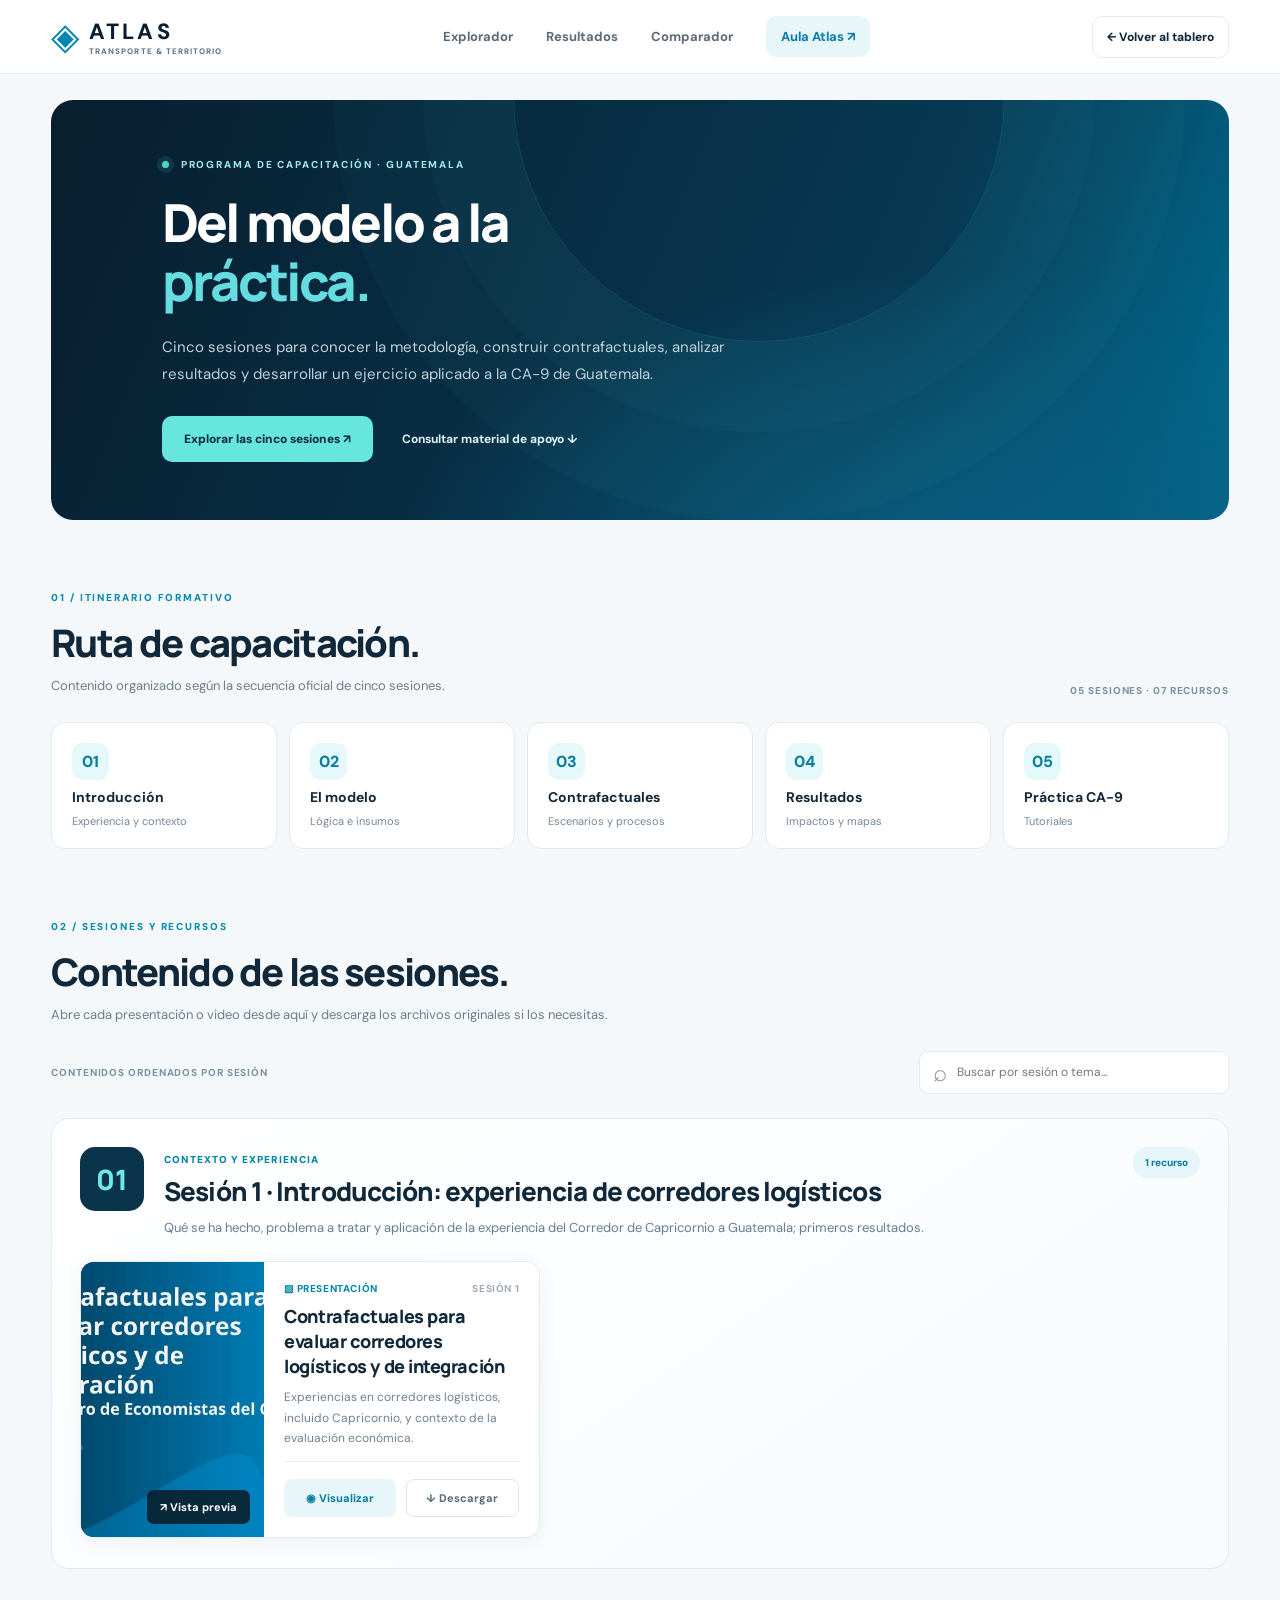
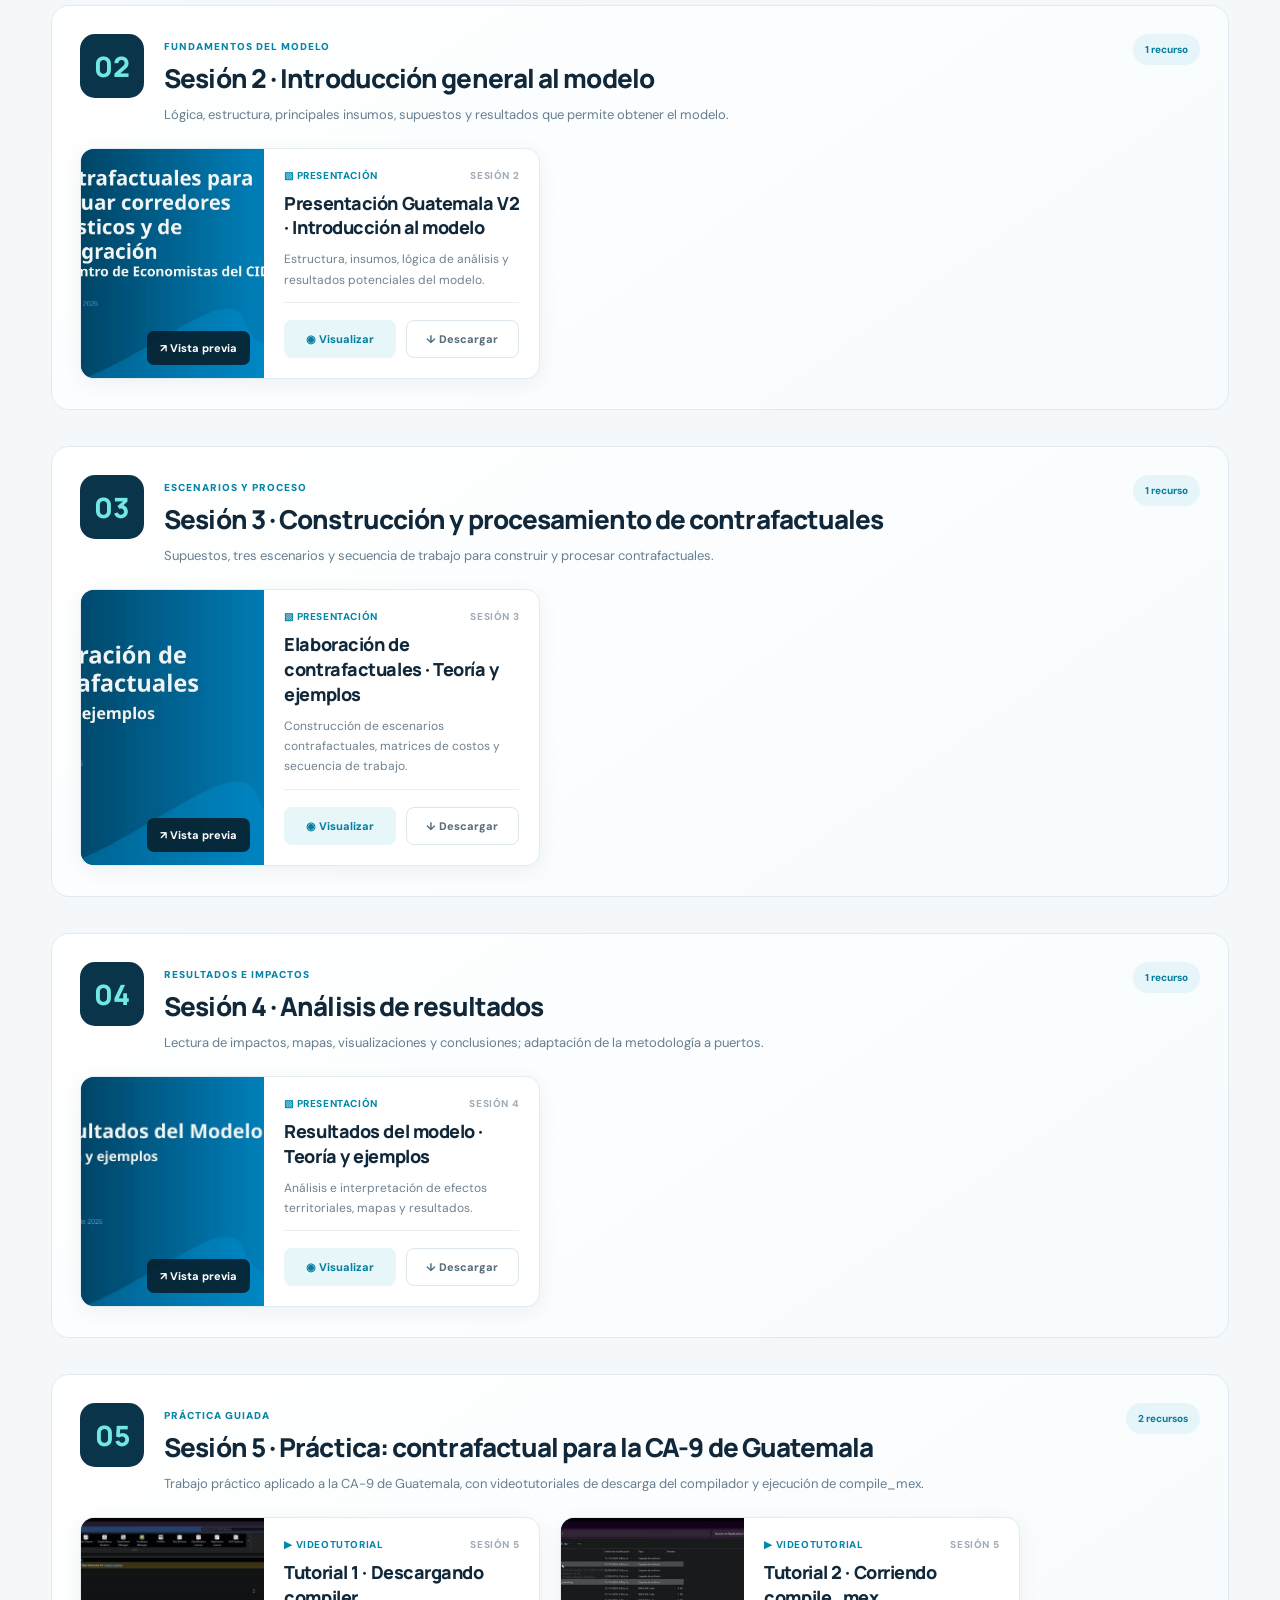
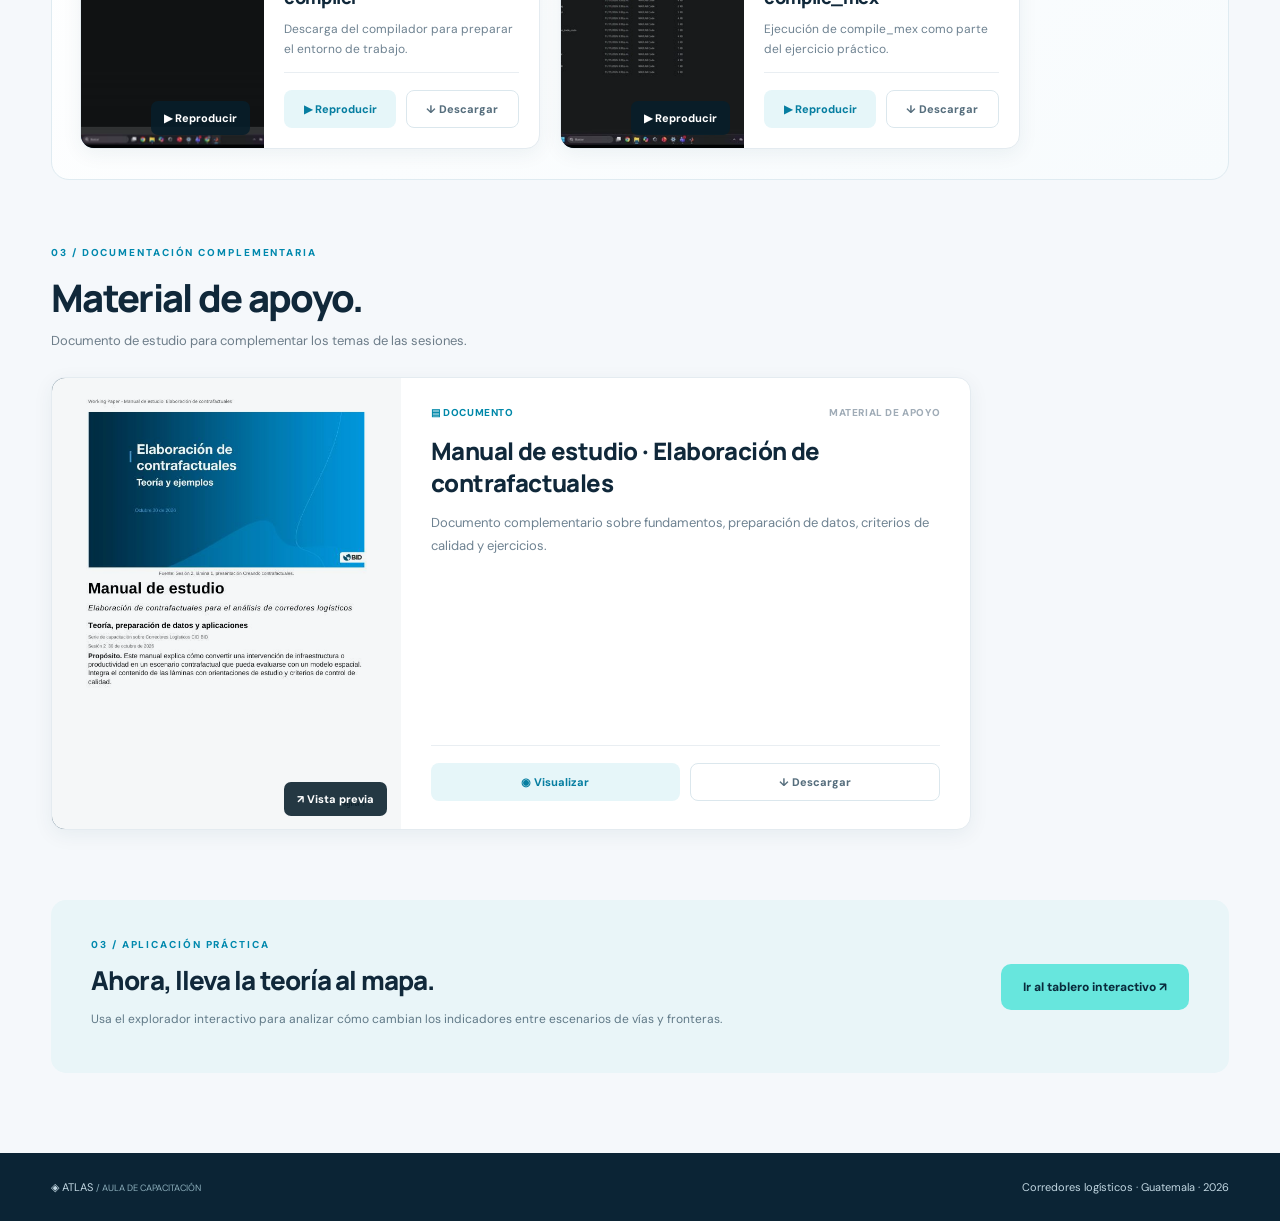
==== commit 01dcf846: "Add files via upload" ====
--- a/capacitacion.html
+++ b/capacitacion.html
@@ -3,7 +3,7 @@
 <body>
 <header class="topbar"><a class="logo" href="index.html"><span class="logo-symbol">◈</span><span><b>ATLAS</b><small>TRANSPORTE & TERRITORIO</small></span></a><nav><a href="index.html#explorar">Explorador</a><a href="index.html#resultados">Resultados</a><a href="index.html#comparar">Comparador</a><a class="active" href="capacitacion.html">Aula Atlas <span>↗</span></a></nav><a class="back" href="index.html">← Volver al tablero</a></header>
 <main>
-<section class="hero"><div class="hero-glow"></div><div class="hero-content"><div class="eyebrow"><span class="live-dot"></span> PROGRAMA DE CAPACITACIÓN · GUATEMALA</div><h1>Del modelo a la<br><em>práctica.</em></h1><p>Cinco sesiones para conocer la metodología, construir contrafactuales, analizar resultados y desarrollar un ejercicio aplicado a la CA-9 de Guatemala.</p><div class="hero-actions"><a href="#ruta" class="primary">Explorar las cinco sesiones ↗</a><a href="#apoyo" class="secondary">Consultar material de apoyo ↓</a></div></div><div class="hero-panel"><div class="hero-panel-icon">▧</div><span>PROGRAMA FORMATIVO</span><b>05</b><div class="panel-line"></div><div class="hero-panel-stats"><div><strong>4</strong><small>Presentaciones</small></div><div><strong>1</strong><small>Manual</small></div><div><strong>2</strong><small>Videos</small></div></div></div></section>
+<section class="hero"><div class="hero-glow"></div><div class="hero-content"><div class="eyebrow"><span class="live-dot"></span> PROGRAMA DE CAPACITACIÓN · GUATEMALA</div><h1>Del modelo a la<br><em>práctica.</em></h1><p>Cinco sesiones para conocer la metodología, construir contrafactuales, analizar resultados y desarrollar un ejercicio aplicado a la CA-9 de Guatemala.</p><div class="hero-actions"><a href="#ruta" class="primary">Explorar las cinco sesiones ↗</a><a href="#apoyo" class="secondary">Consultar material de apoyo ↓</a></div></div></section>
 <section class="ruta" id="ruta"><div class="section-title"><div><span class="overline">01 / ITINERARIO FORMATIVO</span><h2>Ruta de capacitación.</h2><p>Contenido organizado según la secuencia oficial de cinco sesiones.</p></div><span class="small-note">05 SESIONES · 07 RECURSOS</span></div><div class="session-timeline"><a href="#s1"><span>01</span><b>Introducción</b><small>Experiencia y contexto</small></a><a href="#s2"><span>02</span><b>El modelo</b><small>Lógica e insumos</small></a><a href="#s3"><span>03</span><b>Contrafactuales</b><small>Escenarios y procesos</small></a><a href="#s4"><span>04</span><b>Resultados</b><small>Impactos y mapas</small></a><a href="#s5"><span>05</span><b>Práctica CA-9</b><small>Tutoriales</small></a></div></section>
 <section id="biblioteca" class="biblioteca"><div class="section-title"><div><span class="overline">02 / SESIONES Y RECURSOS</span><h2>Contenido de las sesiones.</h2><p>Abre cada presentación o video desde aquí y descarga los archivos originales si los necesitas.</p></div></div><div class="library-controls"><span class="small-note">CONTENIDOS ORDENADOS POR SESIÓN</span><label class="search"><span>⌕</span><input id="searchInput" type="search" placeholder="Buscar por sesión o tema..." aria-label="Buscar materiales"></label></div><div id="sessions"></div><section class="support-section" id="apoyo"><div class="section-title"><div><span class="overline">03 / DOCUMENTACIÓN COMPLEMENTARIA</span><h2>Material de apoyo.</h2><p>Documento de estudio para complementar los temas de las sesiones.</p></div></div><div class="resource-grid" id="support"></div></section><div id="empty" class="empty" hidden>No hay recursos para esa búsqueda.</div></section>
 <section class="outro"><div><span class="overline">03 / APLICACIÓN PRÁCTICA</span><h2>Ahora, lleva la teoría al mapa.</h2><p>Usa el explorador interactivo para analizar cómo cambian los indicadores entre escenarios de vías y fronteras.</p></div><a href="index.html#explorar" class="primary">Ir al tablero interactivo ↗</a></section>
--- a/capacitacion.css
+++ b/capacitacion.css
@@ -3,3 +3,23 @@
 
 /* Ruta de cinco sesiones: diseño renovado */
 .session-timeline{display:grid;grid-template-columns:repeat(5,minmax(0,1fr));gap:12px}.session-timeline a{display:flex;flex-direction:column;gap:8px;background:#fff;border:1px solid #e0ebf0;padding:20px;border-radius:14px;transition:.2s}.session-timeline a:hover{transform:translateY(-3px);border-color:#0a9cb4;box-shadow:0 12px 24px #103c5218}.session-timeline a span{display:grid;place-items:center;width:37px;height:37px;background:#e5f8fa;color:#087d9c;border-radius:11px;font-weight:800}.session-timeline a b{font-size:14px}.session-timeline a small{color:#73889a;font-size:11px}.session-group{scroll-margin-top:24px;margin:0 0 36px;padding:28px 28px 30px;border:1px solid #dfebf1;border-radius:18px;background:linear-gradient(145deg,#fff,#f7fbfd)}.session-heading{display:flex;align-items:flex-start;gap:20px;margin-bottom:22px}.session-index{font:800 28px Manrope,sans-serif;display:grid;place-items:center;background:#0a344a;color:#72e8e4;min-width:64px;height:64px;border-radius:15px}.session-heading>div{flex:1}.session-heading h3{font:800 clamp(20px,2.4vw,26px) Manrope,sans-serif;letter-spacing:-.035em;margin:5px 0 8px}.session-heading p{margin:0;color:#667e90;line-height:1.7;font-size:13px;max-width:860px}.session-tag{color:#0785a8;font-size:10px;font-weight:900;letter-spacing:.1em}.session-quantity{white-space:nowrap;background:#e5f5f9;border-radius:30px;padding:9px 12px;font-size:10px;font-weight:800;color:#087d9c}.session-group .resource-grid{grid-template-columns:repeat(2,minmax(0,1fr));max-width:940px}.session-group .resource{display:grid;grid-template-columns:40% 60%;min-height:210px}.session-group .resource-preview{height:100%;min-height:210px}.session-group .resource-content{padding:20px;display:flex;flex-direction:column}.session-group .resource h3{min-height:0;margin:9px 0}.session-group .resource p{min-height:0;margin-bottom:12px}.session-group .resource-actions{margin-top:auto}.support-section{scroll-margin-top:20px;margin-top:60px}.support-section .resource-grid{max-width:450px}.ruta{margin-bottom:65px}.outro{margin-top:70px}@media(max-width:1050px){.session-timeline{grid-template-columns:repeat(3,1fr)}.session-group .resource-grid{grid-template-columns:1fr}}@media(max-width:680px){.session-timeline{grid-template-columns:repeat(2,1fr)}.session-group{padding:18px}.session-heading{gap:12px;flex-wrap:wrap}.session-index{min-width:49px;height:49px;font-size:20px}.session-quantity{margin-left:60px}.session-group .resource{display:block}.session-group .resource-preview{height:175px;min-height:0}.session-group .resource-content{padding:18px}.session-heading h3{font-size:18px}}
+
+/* Ajustes solicitados: encabezado sin panel y material de apoyo legible */
+.hero{justify-content:flex-start;padding:58px clamp(28px,7%,90px)}
+.hero-content{max-width:760px;width:100%}
+.support-section .resource-grid{display:grid;grid-template-columns:minmax(0,1fr);max-width:920px;width:100%;gap:20px}
+.support-section .resource{display:grid;grid-template-columns:minmax(220px,38%) minmax(0,1fr);align-items:stretch;min-width:0}
+.support-section .resource-preview{height:100%;min-height:315px}
+.support-section .resource-content{min-width:0;padding:28px 30px;display:flex;flex-direction:column}
+.support-section .resource-meta{display:flex;gap:14px;flex-wrap:wrap;justify-content:space-between}
+.support-section .resource-meta span{overflow-wrap:anywhere}
+.support-section .resource h3{font-size:clamp(19px,2vw,24px);line-height:1.35;min-height:0;overflow-wrap:break-word;margin:16px 0 12px}
+.support-section .resource p{font-size:13px;line-height:1.75;min-height:0;margin:0 0 22px;overflow-wrap:break-word}
+.support-section .resource-actions{margin-top:auto;flex-wrap:wrap}
+.support-section .resource-actions button,.support-section .resource-actions a{min-width:140px}
+@media(max-width:760px){
+ .support-section .resource{display:flex;flex-direction:column}
+ .support-section .resource-preview{height:225px;min-height:0}
+ .support-section .resource-content{padding:22px}
+ .support-section .resource-actions button,.support-section .resource-actions a{min-width:0}
+}
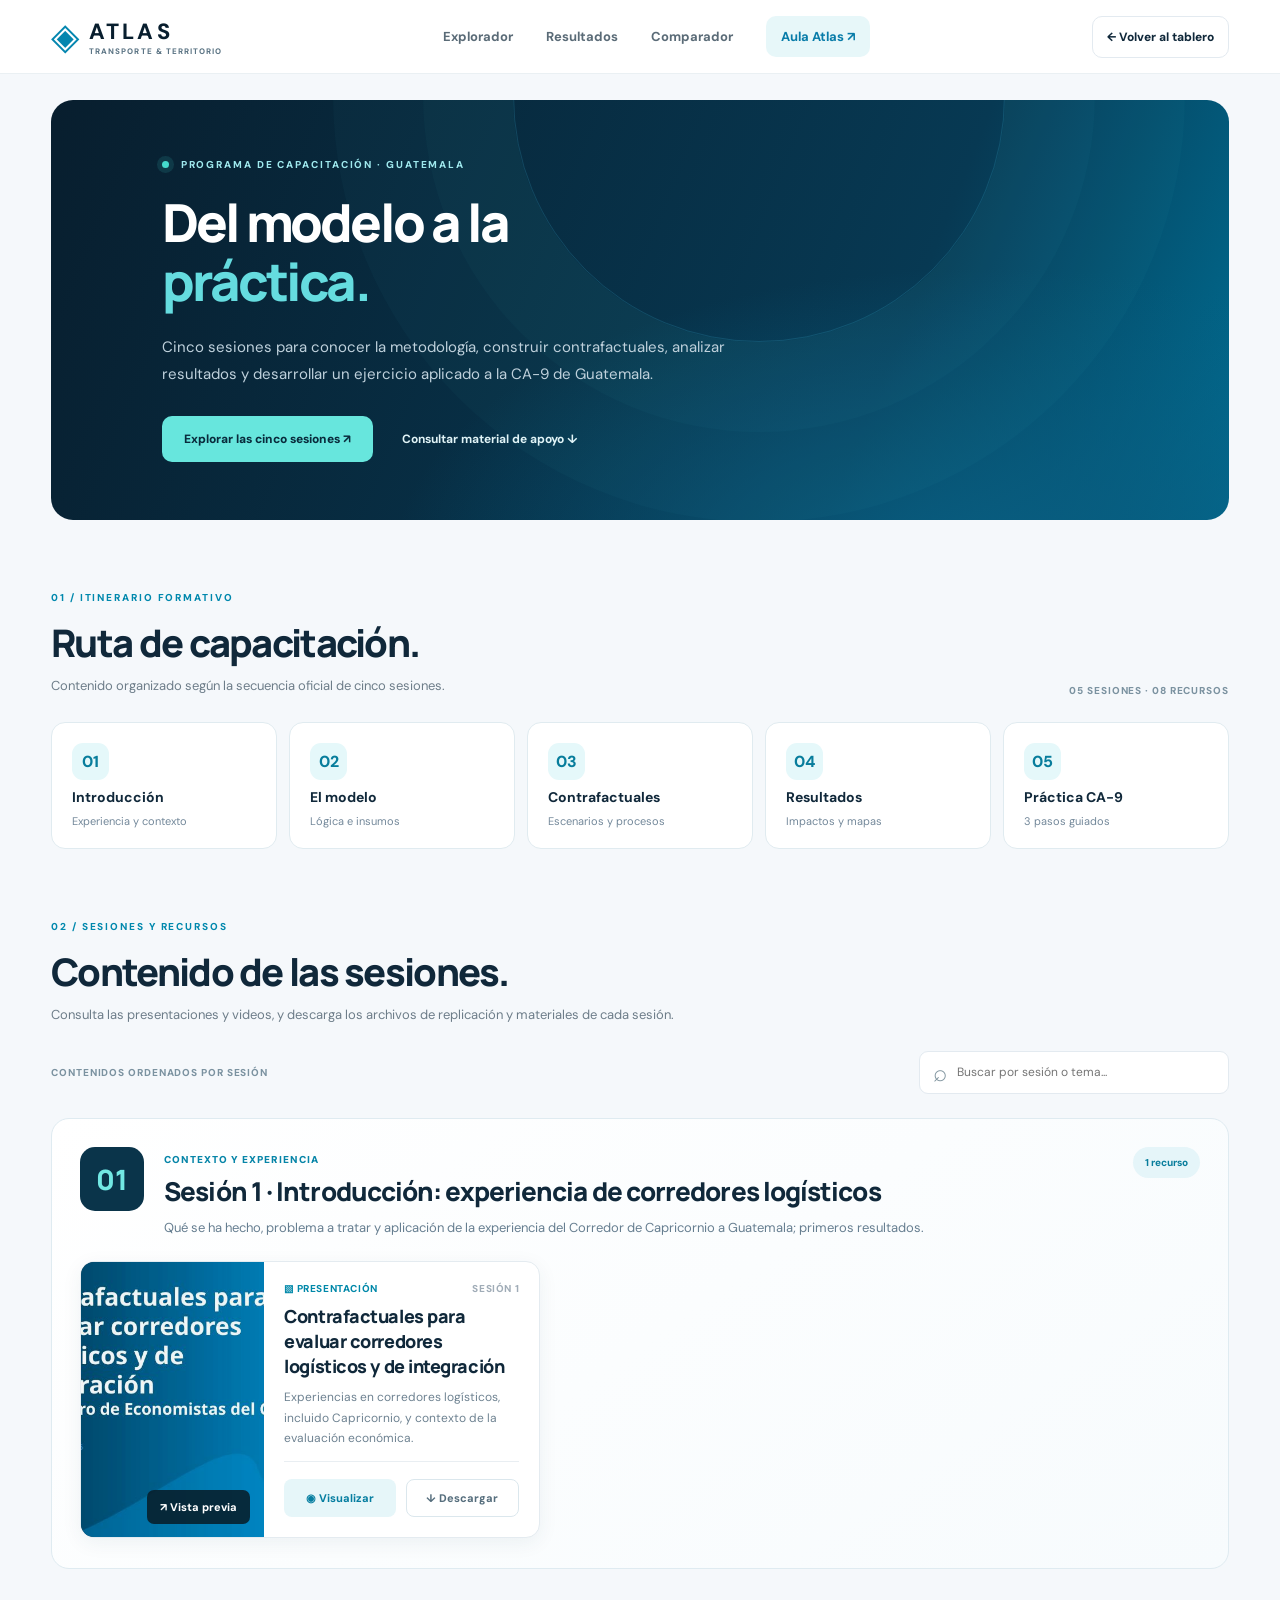
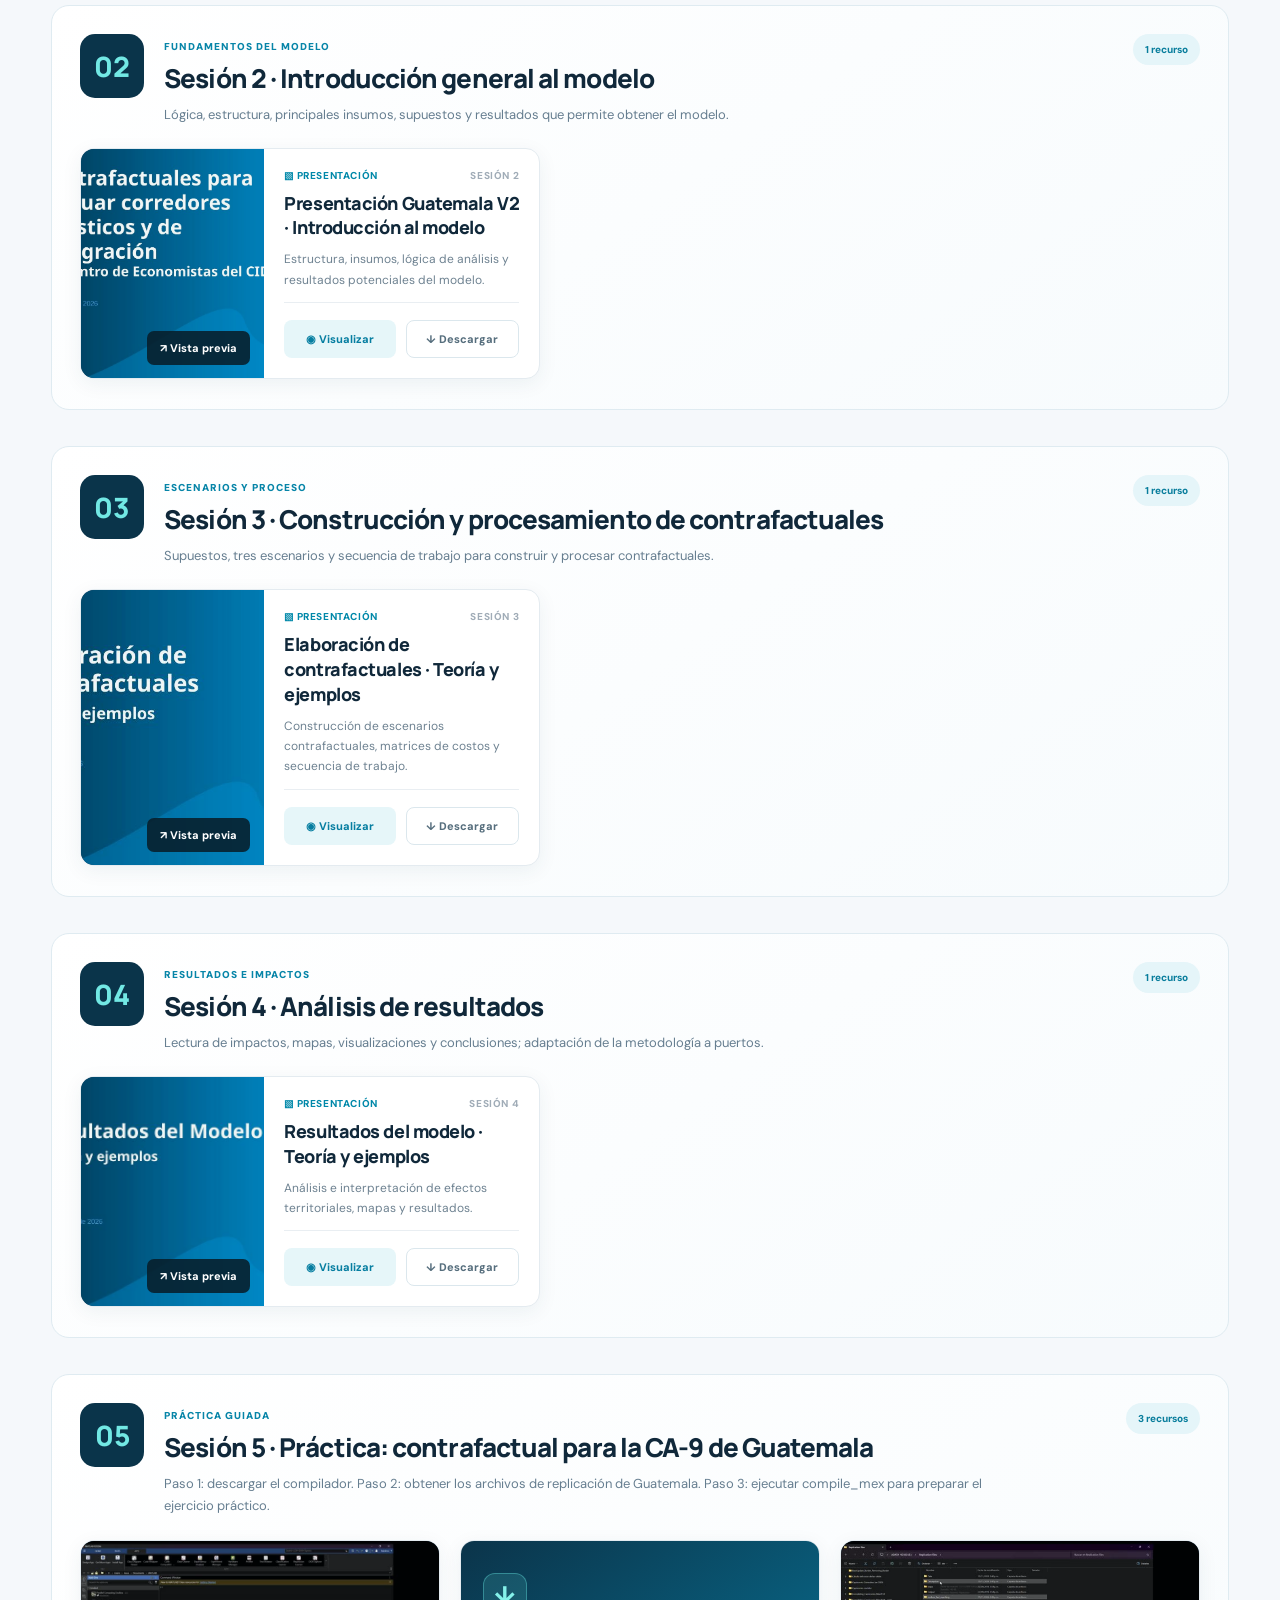
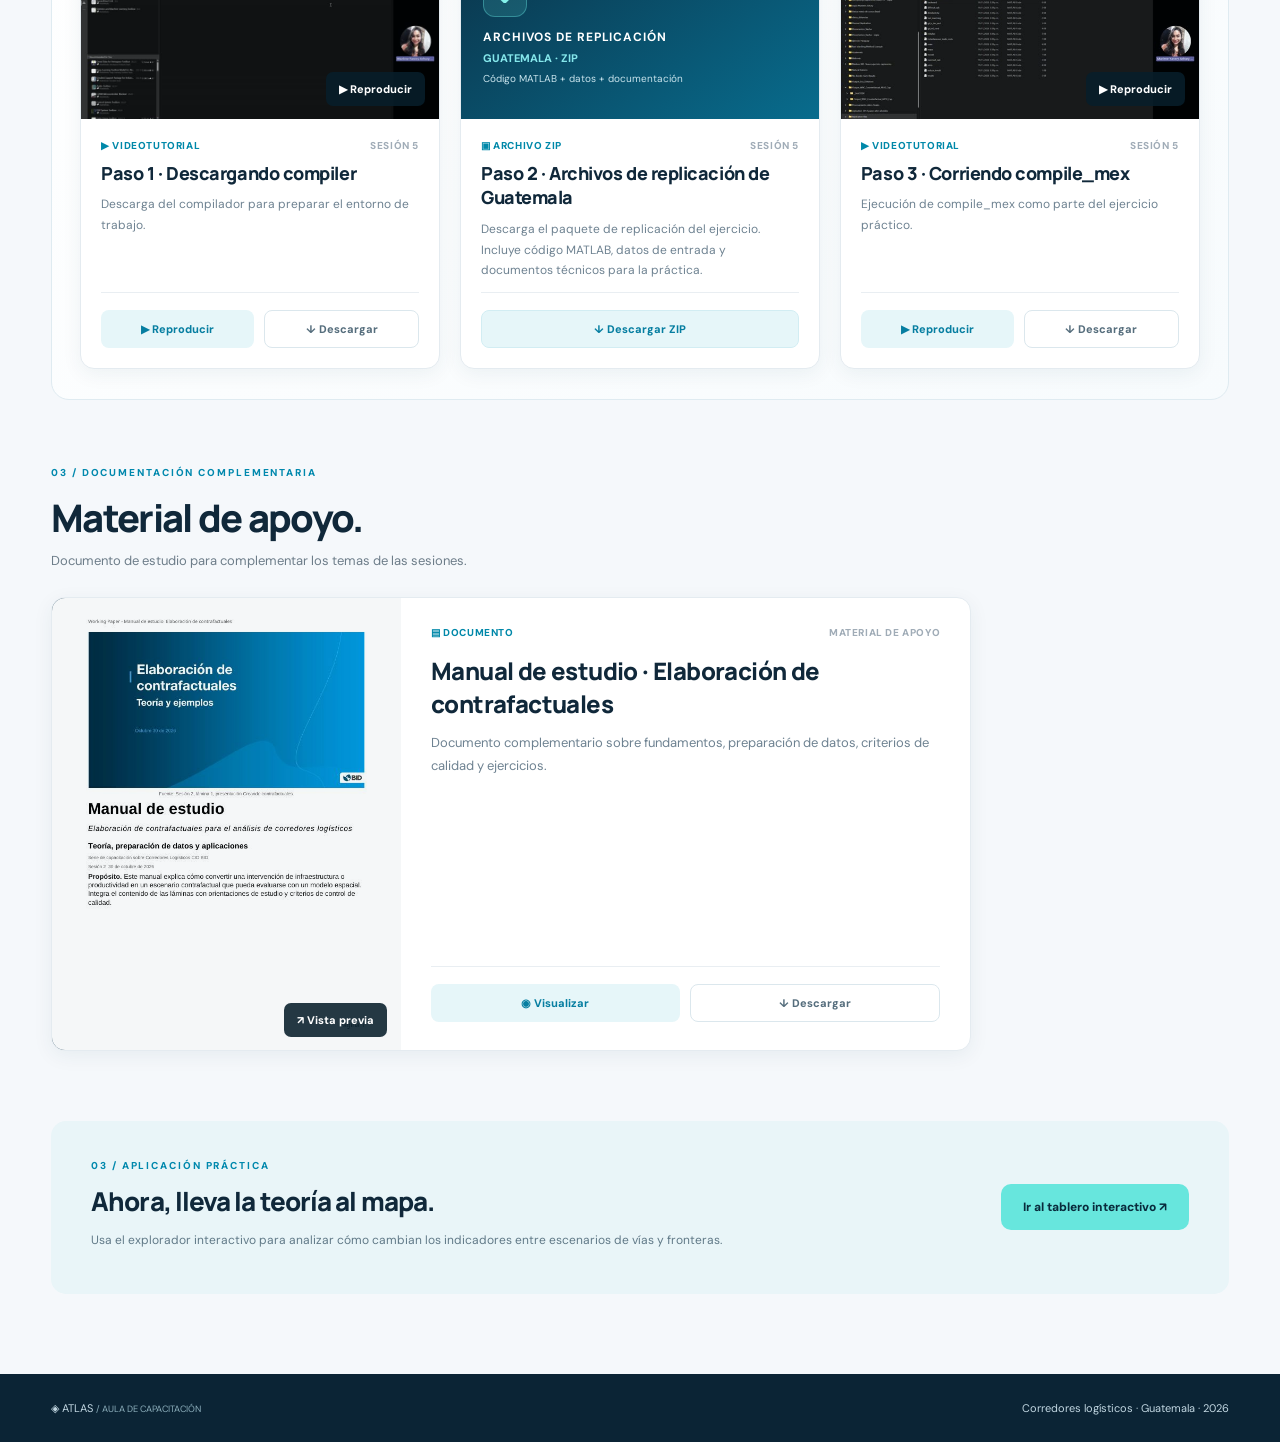
==== commit 2878b2cb: "Add files via upload" ====
--- a/capacitacion.html
+++ b/capacitacion.html
@@ -4,8 +4,8 @@
 <header class="topbar"><a class="logo" href="index.html"><span class="logo-symbol">◈</span><span><b>ATLAS</b><small>TRANSPORTE & TERRITORIO</small></span></a><nav><a href="index.html#explorar">Explorador</a><a href="index.html#resultados">Resultados</a><a href="index.html#comparar">Comparador</a><a class="active" href="capacitacion.html">Aula Atlas <span>↗</span></a></nav><a class="back" href="index.html">← Volver al tablero</a></header>
 <main>
 <section class="hero"><div class="hero-glow"></div><div class="hero-content"><div class="eyebrow"><span class="live-dot"></span> PROGRAMA DE CAPACITACIÓN · GUATEMALA</div><h1>Del modelo a la<br><em>práctica.</em></h1><p>Cinco sesiones para conocer la metodología, construir contrafactuales, analizar resultados y desarrollar un ejercicio aplicado a la CA-9 de Guatemala.</p><div class="hero-actions"><a href="#ruta" class="primary">Explorar las cinco sesiones ↗</a><a href="#apoyo" class="secondary">Consultar material de apoyo ↓</a></div></div></section>
-<section class="ruta" id="ruta"><div class="section-title"><div><span class="overline">01 / ITINERARIO FORMATIVO</span><h2>Ruta de capacitación.</h2><p>Contenido organizado según la secuencia oficial de cinco sesiones.</p></div><span class="small-note">05 SESIONES · 07 RECURSOS</span></div><div class="session-timeline"><a href="#s1"><span>01</span><b>Introducción</b><small>Experiencia y contexto</small></a><a href="#s2"><span>02</span><b>El modelo</b><small>Lógica e insumos</small></a><a href="#s3"><span>03</span><b>Contrafactuales</b><small>Escenarios y procesos</small></a><a href="#s4"><span>04</span><b>Resultados</b><small>Impactos y mapas</small></a><a href="#s5"><span>05</span><b>Práctica CA-9</b><small>Tutoriales</small></a></div></section>
-<section id="biblioteca" class="biblioteca"><div class="section-title"><div><span class="overline">02 / SESIONES Y RECURSOS</span><h2>Contenido de las sesiones.</h2><p>Abre cada presentación o video desde aquí y descarga los archivos originales si los necesitas.</p></div></div><div class="library-controls"><span class="small-note">CONTENIDOS ORDENADOS POR SESIÓN</span><label class="search"><span>⌕</span><input id="searchInput" type="search" placeholder="Buscar por sesión o tema..." aria-label="Buscar materiales"></label></div><div id="sessions"></div><section class="support-section" id="apoyo"><div class="section-title"><div><span class="overline">03 / DOCUMENTACIÓN COMPLEMENTARIA</span><h2>Material de apoyo.</h2><p>Documento de estudio para complementar los temas de las sesiones.</p></div></div><div class="resource-grid" id="support"></div></section><div id="empty" class="empty" hidden>No hay recursos para esa búsqueda.</div></section>
+<section class="ruta" id="ruta"><div class="section-title"><div><span class="overline">01 / ITINERARIO FORMATIVO</span><h2>Ruta de capacitación.</h2><p>Contenido organizado según la secuencia oficial de cinco sesiones.</p></div><span class="small-note">05 SESIONES · 08 RECURSOS</span></div><div class="session-timeline"><a href="#s1"><span>01</span><b>Introducción</b><small>Experiencia y contexto</small></a><a href="#s2"><span>02</span><b>El modelo</b><small>Lógica e insumos</small></a><a href="#s3"><span>03</span><b>Contrafactuales</b><small>Escenarios y procesos</small></a><a href="#s4"><span>04</span><b>Resultados</b><small>Impactos y mapas</small></a><a href="#s5"><span>05</span><b>Práctica CA-9</b><small>3 pasos guiados</small></a></div></section>
+<section id="biblioteca" class="biblioteca"><div class="section-title"><div><span class="overline">02 / SESIONES Y RECURSOS</span><h2>Contenido de las sesiones.</h2><p>Consulta las presentaciones y videos, y descarga los archivos de replicación y materiales de cada sesión.</p></div></div><div class="library-controls"><span class="small-note">CONTENIDOS ORDENADOS POR SESIÓN</span><label class="search"><span>⌕</span><input id="searchInput" type="search" placeholder="Buscar por sesión o tema..." aria-label="Buscar materiales"></label></div><div id="sessions"></div><section class="support-section" id="apoyo"><div class="section-title"><div><span class="overline">03 / DOCUMENTACIÓN COMPLEMENTARIA</span><h2>Material de apoyo.</h2><p>Documento de estudio para complementar los temas de las sesiones.</p></div></div><div class="resource-grid" id="support"></div></section><div id="empty" class="empty" hidden>No hay recursos para esa búsqueda.</div></section>
 <section class="outro"><div><span class="overline">03 / APLICACIÓN PRÁCTICA</span><h2>Ahora, lleva la teoría al mapa.</h2><p>Usa el explorador interactivo para analizar cómo cambian los indicadores entre escenarios de vías y fronteras.</p></div><a href="index.html#explorar" class="primary">Ir al tablero interactivo ↗</a></section>
 </main><footer><span>◈ ATLAS <small>/ AULA DE CAPACITACIÓN</small></span><span>Corredores logísticos · Guatemala · 2026</span></footer>
 <div class="modal" id="viewer" hidden role="dialog" aria-modal="true" aria-labelledby="viewerTitle"><div class="modal-scrim" data-close></div><section class="modal-panel"><div class="modal-top"><div><span id="viewerType" class="viewer-type"></span><h2 id="viewerTitle"></h2></div><div class="modal-buttons"><a id="viewerDownload" class="dl" download>↓ Descargar original</a><button type="button" id="viewerClose" aria-label="Cerrar vista previa">×</button></div></div><div class="viewer-body" id="viewerBody"></div><div class="viewer-foot"><span id="viewerNote"></span><a id="viewerOpen" target="_blank" rel="noopener">Abrir en otra pestaña ↗</a></div></section></div>
--- a/capacitacion.css
+++ b/capacitacion.css
@@ -23,3 +23,15 @@
  .support-section .resource-content{padding:22px}
  .support-section .resource-actions button,.support-section .resource-actions a{min-width:0}
 }
+
+/* Sesión 5: tarjeta específica para el paquete de replicación */
+.session-group .resource-grid:has(.resource-file){grid-template-columns:repeat(3,minmax(0,1fr));max-width:100%}
+.session-group .resource-grid:has(.resource-file) .resource{display:flex;flex-direction:column;min-width:0}
+.session-group .resource-grid:has(.resource-file) .resource-preview{height:178px;min-height:178px}
+.session-group .resource-grid:has(.resource-file) .resource-content{flex:1}
+.file-preview{height:178px;min-height:178px;background:linear-gradient(145deg,#0b344a,#086c8d);color:white;display:flex;align-items:flex-start;justify-content:center;flex-direction:column;padding:22px;gap:6px;overflow:hidden}
+.file-preview-symbol{display:grid;place-items:center;width:44px;height:44px;background:#66e5df26;border:1px solid #66e5df60;border-radius:12px;color:#84f1ea;font-size:24px;font-weight:900;margin-bottom:6px}
+.file-preview strong{font-size:12px;line-height:1.4;letter-spacing:.075em}.file-preview>span:not(.file-preview-symbol){font-size:11px;color:#85e7eb;font-weight:800}.file-preview small{font-size:10px;color:#c9e4ed;line-height:1.5}
+.resource-file .resource-actions a{background:#e6f6f9;color:#067ea1;border-color:#d2edf3;width:100%}
+@media(max-width:1100px){.session-group .resource-grid:has(.resource-file){grid-template-columns:repeat(2,minmax(0,1fr))}}
+@media(max-width:700px){.session-group .resource-grid:has(.resource-file){grid-template-columns:minmax(0,1fr)}}
